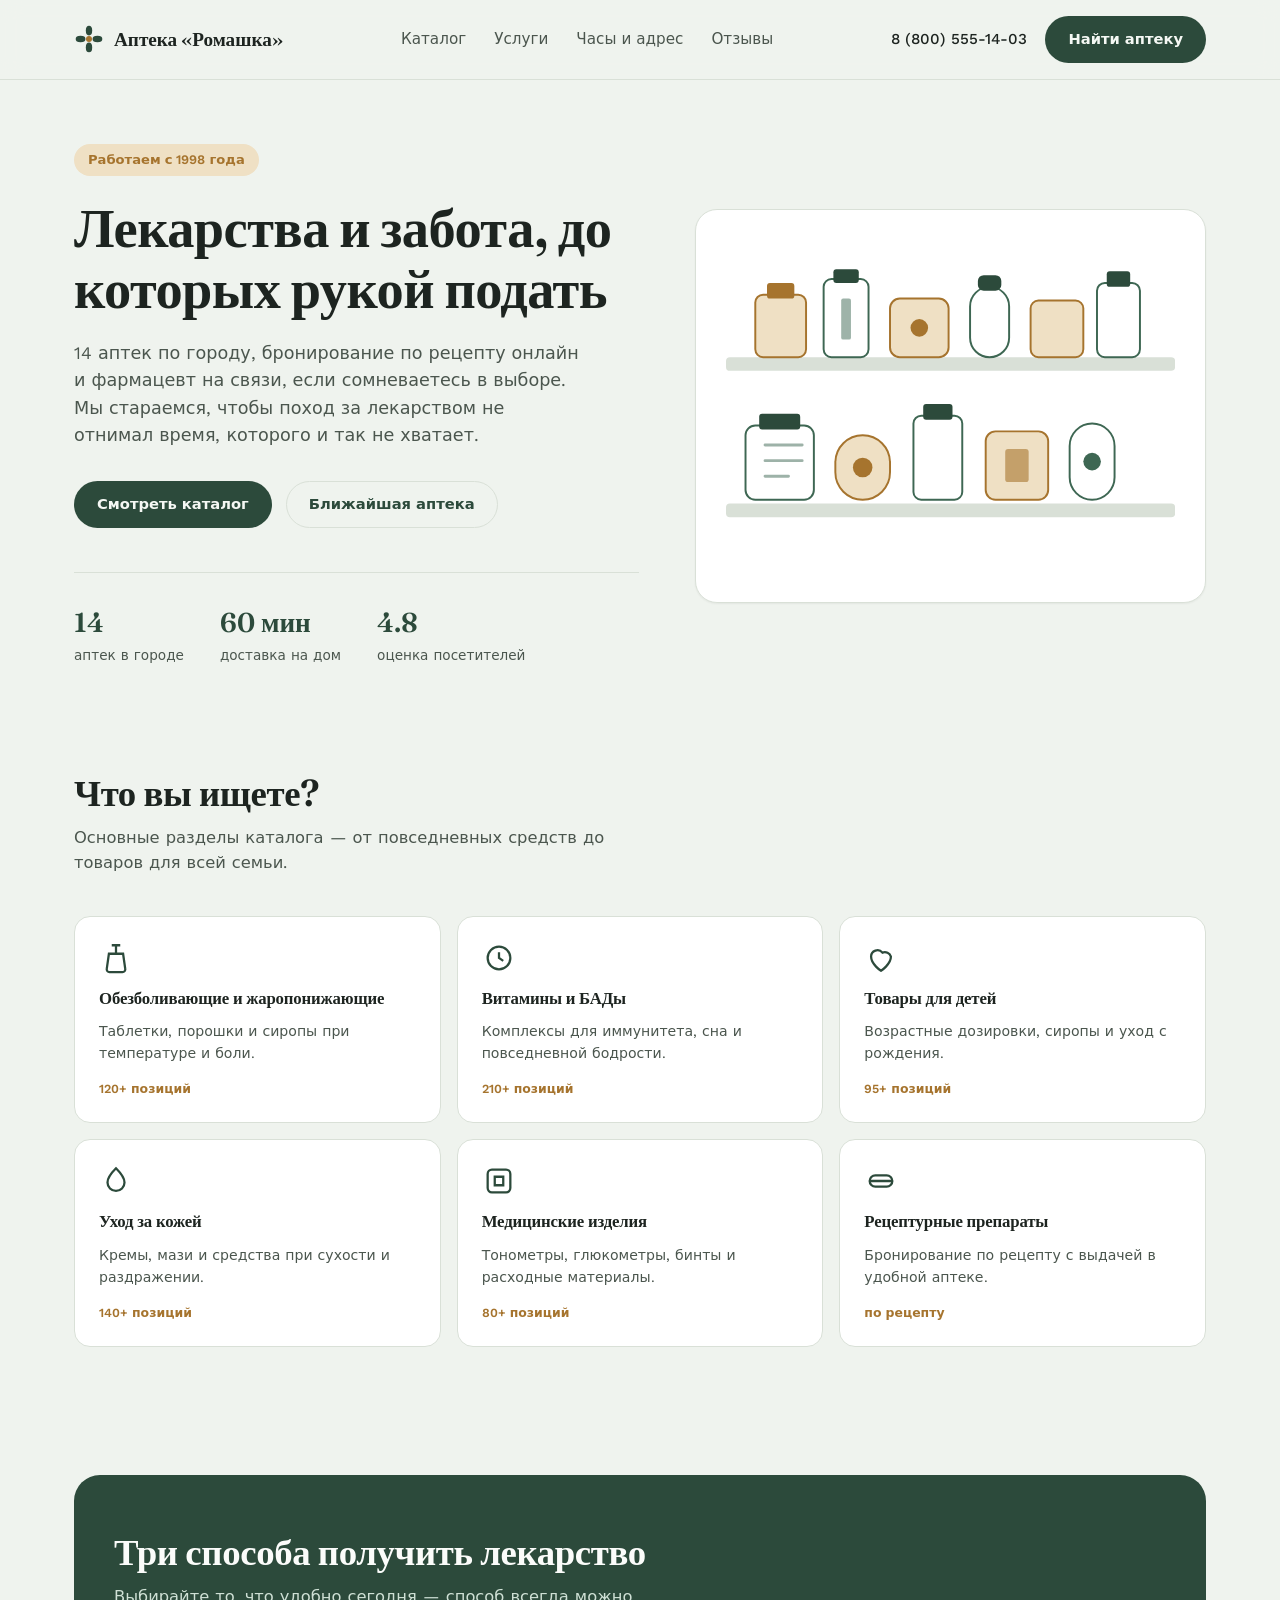
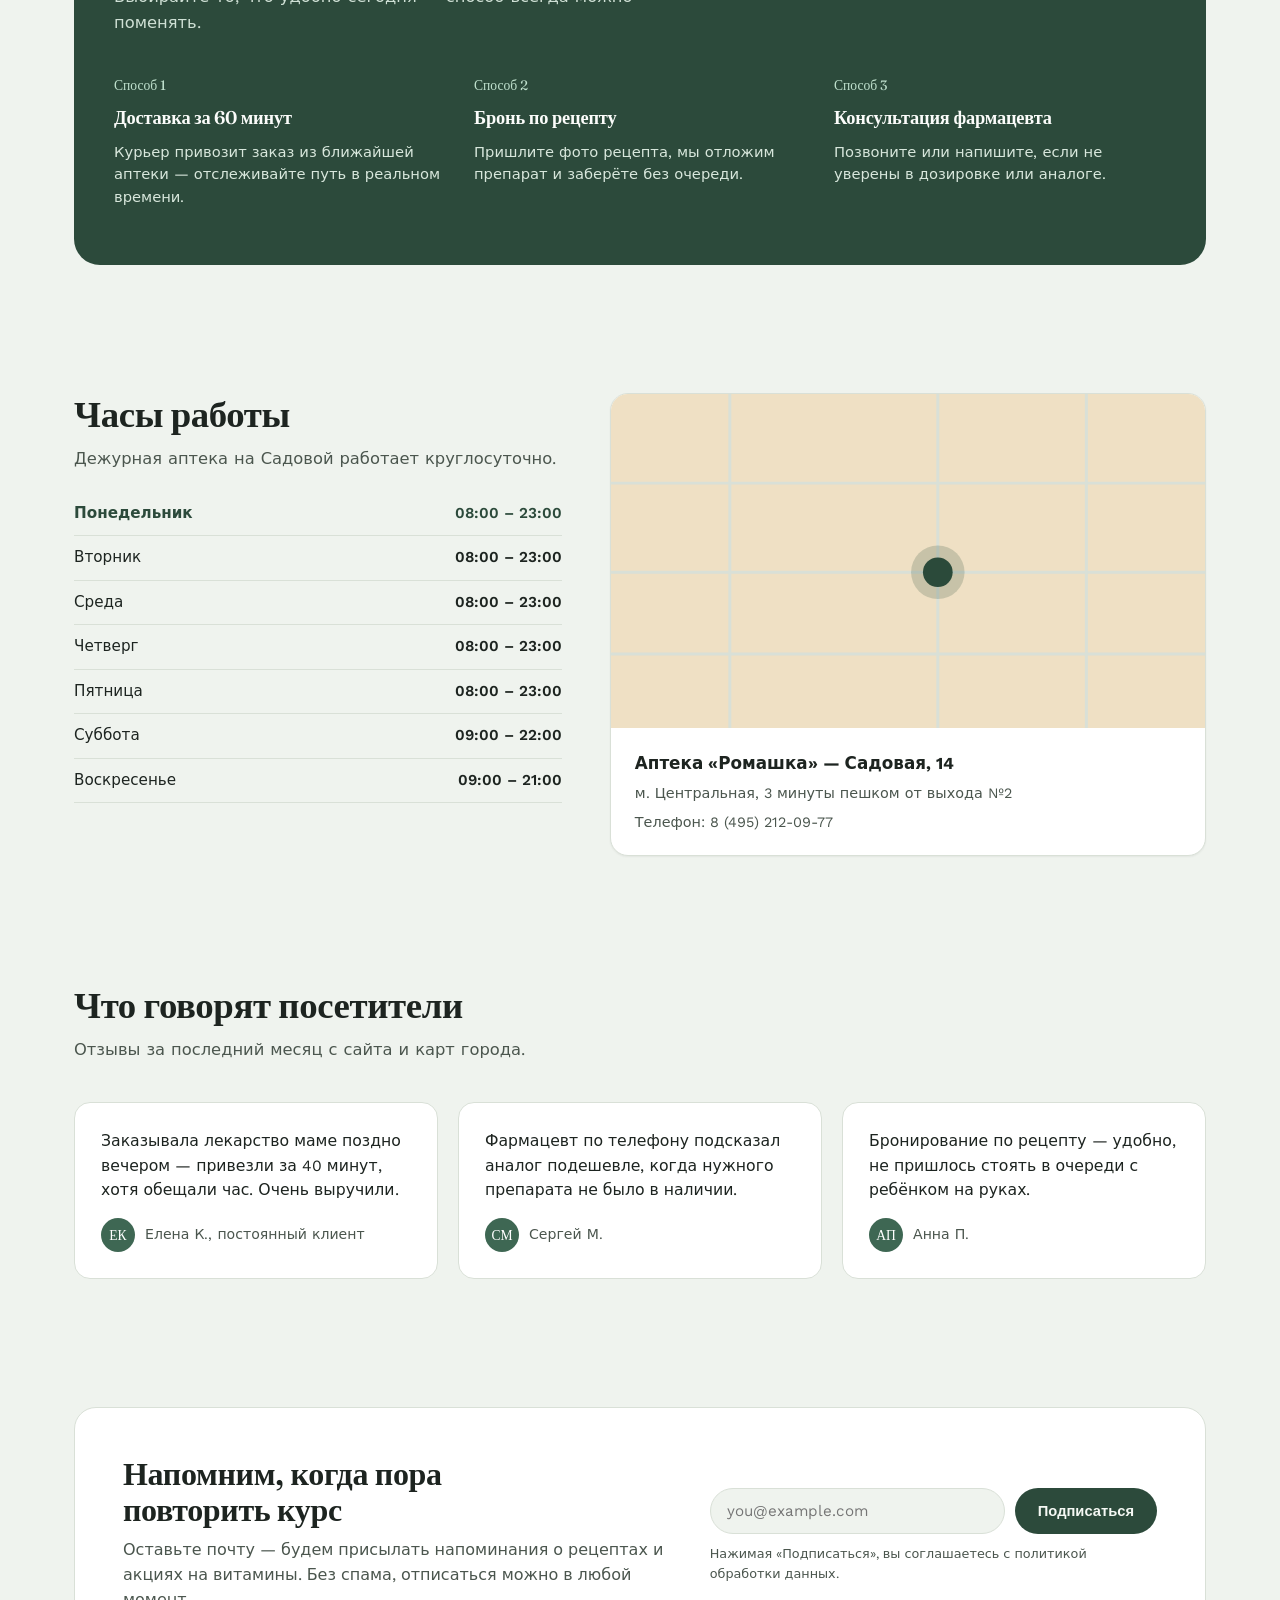
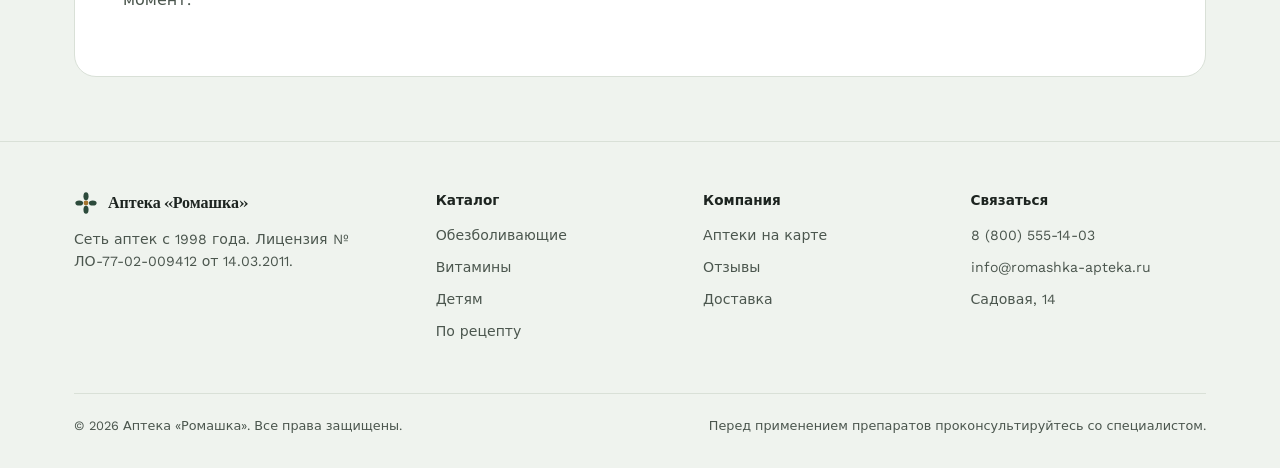
==== index.html @ 437979d0 "01_22.09" ====
<!DOCTYPE html>
<html lang="ru">
<head>
<meta charset="UTF-8">
<meta name="viewport" content="width=device-width, initial-scale=1, viewport-fit=cover">
<title>Аптека «Ромашка» — забота о здоровье рядом с домом</title>
<link rel="preconnect" href="https://fonts.googleapis.com">
<link rel="preconnect" href="https://fonts.gstatic.com" crossorigin>
<link href="https://fonts.googleapis.com/css2?family=Fraunces:opsz,wght@9..144,400;9..144,500;9..144,600;9..144,700&family=Work+Sans:wght@400;500;600;700&display=swap" rel="stylesheet">
<style>
  :root {
    --bg: #EFF3EE;
    --bg-raised: #FFFFFF;
    --ink: #1D2420;
    --ink-soft: #4B564E;
    --line: #D9E0D7;
    --green-deep: #2C4A3B;
    --green-mid: #3E6753;
    --amber: #A6742E;
    --amber-soft: #EFE0C4;
    --card-shadow: 0 1px 2px rgba(29,36,32,0.06);
    box-sizing: border-box;
    padding-top: env(safe-area-inset-top, 0px);
    padding-bottom: env(safe-area-inset-bottom, 0px);
  }
  :root:not([data-theme="light"]) {
    @media (prefers-color-scheme: dark) {
      --bg: #121812;
      --bg-raised: #1A2118;
      --ink: #EAEFE8;
      --ink-soft: #AAB6A9;
      --line: #2B342A;
      --green-deep: #7CAF93;
      --green-mid: #5C8E71;
      --amber: #D8AE5E;
      --amber-soft: #2A2618;
      --card-shadow: 0 1px 2px rgba(0,0,0,0.3);
    }
  }
  :root[data-theme="dark"] {
    --bg: #121812;
    --bg-raised: #1A2118;
    --ink: #EAEFE8;
    --ink-soft: #AAB6A9;
    --line: #2B342A;
    --green-deep: #7CAF93;
    --green-mid: #5C8E71;
    --amber: #D8AE5E;
    --amber-soft: #2A2618;
    --card-shadow: 0 1px 2px rgba(0,0,0,0.3);
  }
  html { scroll-padding-top: env(safe-area-inset-top, 0px); scroll-behavior: smooth; }
  * { box-sizing: border-box; }
  body {
    margin: 0;
    background: var(--bg);
    color: var(--ink);
    font-family: 'Work Sans', system-ui, sans-serif;
    line-height: 1.55;
    -webkit-font-smoothing: antialiased;
  }
  img, svg { max-width: 100%; display: block; }
  a { color: inherit; }
  h1, h2, h3 {
    font-family: 'Fraunces', Georgia, serif;
    font-weight: 600;
    line-height: 1.12;
    margin: 0;
    letter-spacing: -0.01em;
  }
  .wrap { max-width: 1180px; margin: 0 auto; padding: 0 24px; }
  .scrollx { overflow-x: auto; }

  /* ---------- Header ---------- */
  header.site {
    position: sticky; top: env(safe-area-inset-top, 0px); z-index: 40;
    background: color-mix(in srgb, var(--bg) 88%, transparent);
    backdrop-filter: blur(10px);
    border-bottom: 1px solid var(--line);
  }
  .nav-row {
    display: flex; align-items: center; justify-content: space-between;
    padding: 16px 24px; gap: 20px;
  }
  .brand { display: flex; align-items: center; gap: 10px; font-family: 'Fraunces', serif; font-weight: 600; font-size: 1.2rem; }
  .brand svg { width: 30px; height: 30px; flex-shrink: 0; }
  nav.links { display: flex; gap: 28px; font-size: 0.95rem; }
  nav.links a { text-decoration: none; color: var(--ink-soft); transition: color .15s ease; }
  nav.links a:hover { color: var(--green-deep); }
  .nav-cta { display: flex; align-items: center; gap: 18px; }
  .phone { font-size: 0.95rem; font-weight: 500; white-space: nowrap; }
  .btn {
    display: inline-flex; align-items: center; justify-content: center; gap: 8px;
    padding: 11px 22px; border-radius: 999px; font-size: 0.92rem; font-weight: 600;
    border: 1px solid transparent; cursor: pointer; text-decoration: none;
    transition: transform .15s ease, background .15s ease, box-shadow .15s ease;
  }
  .btn:active { transform: scale(0.97); }
  .btn-primary { background: var(--green-deep); color: #F5F8F4; }
  .btn-primary:hover { background: var(--green-mid); }
  .btn-outline { background: transparent; color: var(--green-deep); border-color: var(--line); }
  .btn-outline:hover { border-color: var(--green-deep); }
  .btn:focus-visible, a:focus-visible, input:focus-visible, button:focus-visible {
    outline: 2px solid var(--green-mid); outline-offset: 2px;
  }
  .menu-toggle { display: none; background: none; border: none; color: var(--ink); }

  /* ---------- Hero ---------- */
  .hero { padding: 64px 0 40px; }
  .hero-grid { display: grid; grid-template-columns: 1.05fr 0.95fr; gap: 56px; align-items: center; }
  .eyebrow-badge {
    display: inline-flex; align-items: center; gap: 8px;
    background: var(--amber-soft); color: var(--amber);
    padding: 6px 14px; border-radius: 999px; font-size: 0.82rem; font-weight: 600;
    margin-bottom: 22px;
  }
  .hero h1 { font-size: clamp(2.3rem, 4.4vw, 3.4rem); max-width: 15ch; }
  .hero p.lead { margin-top: 20px; font-size: 1.1rem; color: var(--ink-soft); max-width: 46ch; }
  .hero-actions { display: flex; gap: 14px; margin-top: 32px; flex-wrap: wrap; }
  .hero-stats { display: flex; gap: 36px; margin-top: 44px; padding-top: 28px; border-top: 1px solid var(--line); }
  .stat b { font-family: 'Fraunces', serif; font-size: 1.7rem; display: block; color: var(--green-deep); font-weight: 600; }
  .stat span { font-size: 0.85rem; color: var(--ink-soft); }

  .shelf-frame {
    background: var(--bg-raised); border: 1px solid var(--line); border-radius: 22px;
    padding: 30px; box-shadow: var(--card-shadow);
  }
  @media (prefers-reduced-motion: no-preference) {
    .shelf-frame { animation: rise .7s cubic-bezier(.2,.7,.3,1) both; }
  }
  @keyframes rise { from { opacity: 0; transform: translateY(14px); } to { opacity: 1; transform: translateY(0); } }

  /* ---------- Section shell ---------- */
  section { padding: 64px 0; }
  .section-head { max-width: 60ch; margin-bottom: 40px; }
  .section-head h2 { font-size: clamp(1.7rem, 3vw, 2.3rem); }
  .section-head p { color: var(--ink-soft); margin-top: 12px; font-size: 1.02rem; }

  /* ---------- Categories ---------- */
  .cat-grid { display: grid; grid-template-columns: repeat(3, 1fr); gap: 16px; }
  .cat-card {
    background: var(--bg-raised); border: 1px solid var(--line); border-radius: 16px;
    padding: 24px; display: flex; flex-direction: column; gap: 14px;
    transition: border-color .15s ease;
  }
  .cat-card:hover { border-color: var(--green-mid); }
  .cat-card svg { width: 34px; height: 34px; color: var(--green-deep); }
  .cat-card h3 { font-size: 1.05rem; font-weight: 600; }
  .cat-card p { margin: 0; font-size: 0.88rem; color: var(--ink-soft); }
  .cat-count { font-size: 0.78rem; color: var(--amber); font-weight: 600; }

  /* ---------- Services ---------- */
  .services { background: var(--green-deep); color: #F2F6F1; border-radius: 26px; }
  .services .section-head p { color: #CFE0D5; }
  .services .section-head h2 { color: #FBFCFA; }
  .svc-grid { display: grid; grid-template-columns: repeat(3, 1fr); gap: 28px; }
  .svc-item { display: flex; flex-direction: column; gap: 12px; }
  .svc-num { font-family: 'Fraunces', serif; font-size: 0.85rem; color: #BFE0CD; }
  .svc-item h3 { font-size: 1.15rem; font-weight: 600; color: #FBFCFA; }
  .svc-item p { margin: 0; font-size: 0.92rem; color: #D8E7DC; }
  .services-inner { padding: 56px 40px; }

  /* ---------- Hours & location ---------- */
  .hl-grid { display: grid; grid-template-columns: 0.9fr 1.1fr; gap: 48px; align-items: start; }
  .hours-table { width: 100%; border-collapse: collapse; margin-top: 20px; }
  .hours-table td { padding: 10px 0; border-bottom: 1px solid var(--line); font-size: 0.95rem; }
  .hours-table td:last-child { text-align: right; font-weight: 600; }
  .hours-table tr.today td { color: var(--green-deep); font-weight: 600; }
  .map-card {
    background: var(--bg-raised); border: 1px solid var(--line); border-radius: 18px; overflow: hidden;
    box-shadow: var(--card-shadow);
  }
  .map-visual { aspect-ratio: 16/9; position: relative; background: var(--amber-soft); }
  .map-info { padding: 22px 24px; display: flex; flex-direction: column; gap: 6px; }
  .map-info b { font-size: 1.05rem; }
  .map-info span { color: var(--ink-soft); font-size: 0.9rem; }

  /* ---------- Testimonials ---------- */
  .quote-strip { display: grid; grid-template-columns: repeat(3, 1fr); gap: 20px; }
  .quote-card { background: var(--bg-raised); border: 1px solid var(--line); border-radius: 16px; padding: 26px; }
  .quote-card p { font-size: 0.98rem; margin: 0 0 16px; }
  .quote-who { display: flex; align-items: center; gap: 10px; font-size: 0.88rem; color: var(--ink-soft); }
  .avatar { width: 34px; height: 34px; border-radius: 50%; background: var(--green-mid); color: #fff; display: flex; align-items: center; justify-content: center; font-family: 'Fraunces', serif; font-size: 0.85rem; flex-shrink: 0; }

  /* ---------- Newsletter ---------- */
  .subscribe { border: 1px solid var(--line); border-radius: 22px; padding: 48px; display: grid; grid-template-columns: 1.1fr 0.9fr; gap: 40px; align-items: center; background: var(--bg-raised); }
  .subscribe h2 { font-size: clamp(1.5rem, 2.6vw, 2rem); max-width: 18ch; }
  .sub-form { display: flex; gap: 10px; flex-wrap: wrap; }
  .sub-form input[type="email"] {
    flex: 1; min-width: 200px; padding: 13px 16px; border-radius: 999px; border: 1px solid var(--line);
    background: var(--bg); color: var(--ink); font-family: inherit; font-size: 0.95rem;
  }
  .sub-note { font-size: 0.8rem; color: var(--ink-soft); margin-top: 10px; }
  .sub-success { display: none; color: var(--green-deep); font-weight: 600; font-size: 0.92rem; margin-top: 10px; }

  /* ---------- Footer ---------- */
  footer { border-top: 1px solid var(--line); padding: 48px 0 calc(32px + env(safe-area-inset-bottom, 0px)); }
  .foot-grid { display: grid; grid-template-columns: 1.4fr 1fr 1fr 1fr; gap: 32px; }
  .foot-brand { display: flex; align-items: center; gap: 10px; font-family: 'Fraunces', serif; font-weight: 600; margin-bottom: 12px; }
  .foot-brand svg { width: 24px; height: 24px; }
  footer p.desc { color: var(--ink-soft); font-size: 0.88rem; max-width: 32ch; }
  .foot-col h4 { font-size: 0.85rem; text-transform: none; margin: 0 0 14px; font-weight: 600; }
  .foot-col a { display: block; color: var(--ink-soft); text-decoration: none; font-size: 0.88rem; margin-bottom: 10px; }
  .foot-col a:hover { color: var(--green-deep); }
  .foot-bottom { margin-top: 40px; padding-top: 22px; border-top: 1px solid var(--line); display: flex; justify-content: space-between; flex-wrap: wrap; gap: 12px; font-size: 0.8rem; color: var(--ink-soft); }

  /* ---------- Responsive ---------- */
  @media (max-width: 900px) {
    nav.links, .phone { display: none; }
    .menu-toggle { display: inline-flex; }
    .hero-grid { grid-template-columns: 1fr; gap: 36px; }
    .cat-grid { grid-template-columns: repeat(2, 1fr); }
    .svc-grid { grid-template-columns: 1fr; gap: 26px; }
    .hl-grid { grid-template-columns: 1fr; }
    .quote-strip { grid-template-columns: 1fr; }
    .subscribe { grid-template-columns: 1fr; padding: 32px; }
    .foot-grid { grid-template-columns: 1fr 1fr; }
    .services-inner { padding: 40px 24px; }
  }
  @media (max-width: 560px) {
    .cat-grid { grid-template-columns: 1fr; }
    .hero-stats { gap: 22px; flex-wrap: wrap; }
    .foot-grid { grid-template-columns: 1fr; }
  }
</style>
</head>
<body>

<header class="site">
  <div class="wrap nav-row">
    <div class="brand">
      <svg viewBox="0 0 32 32" fill="none" xmlns="http://www.w3.org/2000/svg">
        <circle cx="16" cy="16" r="3.2" fill="var(--amber)"/>
        <g fill="var(--green-deep)">
          <ellipse cx="16" cy="7" rx="3.4" ry="5.2"/>
          <ellipse cx="16" cy="25" rx="3.4" ry="5.2"/>
          <ellipse cx="7" cy="16" rx="5.2" ry="3.4"/>
          <ellipse cx="25" cy="16" rx="5.2" ry="3.4"/>
        </g>
      </svg>
      Аптека «Ромашка»
    </div>
    <nav class="links">
      <a href="#catalog">Каталог</a>
      <a href="#services">Услуги</a>
      <a href="#hours">Часы и адрес</a>
      <a href="#reviews">Отзывы</a>
    </nav>
    <div class="nav-cta">
      <span class="phone">8 (800) 555‑14‑03</span>
      <a href="#hours" class="btn btn-primary">Найти аптеку</a>
    </div>
  </div>
</header>

<main>
  <section class="hero">
    <div class="wrap hero-grid">
      <div>
        <span class="eyebrow-badge">Работаем с 1998 года</span>
        <h1>Лекарства и забота, до которых рукой подать</h1>
        <p class="lead">14 аптек по городу, бронирование по рецепту онлайн и фармацевт на связи, если сомневаетесь в выборе. Мы стараемся, чтобы поход за лекарством не отнимал время, которого и так не хватает.</p>
        <div class="hero-actions">
          <a href="#catalog" class="btn btn-primary">Смотреть каталог</a>
          <a href="#hours" class="btn btn-outline">Ближайшая аптека</a>
        </div>
        <div class="hero-stats">
          <div class="stat"><b>14</b><span>аптек в городе</span></div>
          <div class="stat"><b>60 мин</b><span>доставка на дом</span></div>
          <div class="stat"><b>4.8</b><span>оценка посетителей</span></div>
        </div>
      </div>
      <div class="shelf-frame">
        <svg viewBox="0 0 460 340" xmlns="http://www.w3.org/2000/svg" role="img" aria-label="Иллюстрация полки с аптечными баночками">
          <rect x="0" y="270" width="460" height="14" rx="4" fill="var(--line)"/>
          <rect x="0" y="120" width="460" height="14" rx="4" fill="var(--line)"/>
          <!-- top shelf jars -->
          <g>
            <rect x="30" y="56" width="52" height="64" rx="8" fill="var(--amber-soft)" stroke="var(--amber)" stroke-width="2"/>
            <rect x="42" y="44" width="28" height="16" rx="3" fill="var(--amber)"/>
            <rect x="100" y="40" width="46" height="80" rx="8" fill="var(--bg-raised)" stroke="var(--green-mid)" stroke-width="2"/>
            <rect x="110" y="30" width="26" height="14" rx="3" fill="var(--green-deep)"/>
            <rect x="118" y="60" width="10" height="42" rx="2" fill="var(--green-mid)" opacity="0.5"/>
            <rect x="168" y="60" width="60" height="60" rx="10" fill="var(--amber-soft)" stroke="var(--amber)" stroke-width="2"/>
            <circle cx="198" cy="90" r="9" fill="var(--amber)"/>
            <rect x="250" y="48" width="40" height="72" rx="20" fill="var(--bg-raised)" stroke="var(--green-mid)" stroke-width="2"/>
            <rect x="258" y="36" width="24" height="16" rx="6" fill="var(--green-deep)"/>
            <rect x="312" y="62" width="54" height="58" rx="8" fill="var(--amber-soft)" stroke="var(--amber)" stroke-width="2"/>
            <rect x="380" y="44" width="44" height="76" rx="8" fill="var(--bg-raised)" stroke="var(--green-mid)" stroke-width="2"/>
            <rect x="390" y="32" width="24" height="16" rx="3" fill="var(--green-deep)"/>
          </g>
          <!-- bottom shelf jars -->
          <g>
            <rect x="20" y="190" width="70" height="76" rx="10" fill="var(--bg-raised)" stroke="var(--green-mid)" stroke-width="2"/>
            <rect x="34" y="178" width="42" height="16" rx="3" fill="var(--green-deep)"/>
            <path d="M40 210 h38 M40 226 h38 M40 242 h24" stroke="var(--green-mid)" stroke-width="3" stroke-linecap="round" opacity="0.5"/>
            <rect x="112" y="200" width="56" height="66" rx="28" fill="var(--amber-soft)" stroke="var(--amber)" stroke-width="2"/>
            <circle cx="140" cy="233" r="10" fill="var(--amber)"/>
            <rect x="192" y="180" width="50" height="86" rx="8" fill="var(--bg-raised)" stroke="var(--green-mid)" stroke-width="2"/>
            <rect x="202" y="168" width="30" height="16" rx="3" fill="var(--green-deep)"/>
            <rect x="266" y="196" width="64" height="70" rx="10" fill="var(--amber-soft)" stroke="var(--amber)" stroke-width="2"/>
            <rect x="286" y="214" width="24" height="34" rx="3" fill="var(--amber)" opacity="0.6"/>
            <rect x="352" y="188" width="46" height="78" rx="23" fill="var(--bg-raised)" stroke="var(--green-mid)" stroke-width="2"/>
            <circle cx="375" cy="227" r="9" fill="var(--green-mid)"/>
          </g>
        </svg>
      </div>
    </div>
  </section>

  <section id="catalog">
    <div class="wrap">
      <div class="section-head">
        <h2>Что вы ищете?</h2>
        <p>Основные разделы каталога — от повседневных средств до товаров для всей семьи.</p>
      </div>
      <div class="cat-grid">
        <div class="cat-card">
          <svg viewBox="0 0 24 24" fill="none" stroke="currentColor" stroke-width="1.6"><path d="M9 3h6M12 3v6M7 9h10l1.5 10.5a2 2 0 0 1-2 2.5H7.5a2 2 0 0 1-2-2.5L7 9Z"/></svg>
          <h3>Обезболивающие и жаропонижающие</h3>
          <p>Таблетки, порошки и сиропы при температуре и боли.</p>
          <span class="cat-count">120+ позиций</span>
        </div>
        <div class="cat-card">
          <svg viewBox="0 0 24 24" fill="none" stroke="currentColor" stroke-width="1.6"><circle cx="12" cy="12" r="8"/><path d="M12 8v4l3 2"/></svg>
          <h3>Витамины и БАДы</h3>
          <p>Комплексы для иммунитета, сна и повседневной бодрости.</p>
          <span class="cat-count">210+ позиций</span>
        </div>
        <div class="cat-card">
          <svg viewBox="0 0 24 24" fill="none" stroke="currentColor" stroke-width="1.6"><path d="M12 21s-7-4.5-7-10a4.5 4.5 0 0 1 8-2.8A4.5 4.5 0 0 1 19 11c0 5.5-7 10-7 10Z"/></svg>
          <h3>Товары для детей</h3>
          <p>Возрастные дозировки, сиропы и уход с рождения.</p>
          <span class="cat-count">95+ позиций</span>
        </div>
        <div class="cat-card">
          <svg viewBox="0 0 24 24" fill="none" stroke="currentColor" stroke-width="1.6"><path d="M12 3c3 3 6 6.5 6 10a6 6 0 0 1-12 0c0-3.5 3-7 6-10Z"/></svg>
          <h3>Уход за кожей</h3>
          <p>Кремы, мази и средства при сухости и раздражении.</p>
          <span class="cat-count">140+ позиций</span>
        </div>
        <div class="cat-card">
          <svg viewBox="0 0 24 24" fill="none" stroke="currentColor" stroke-width="1.6"><rect x="4" y="4" width="16" height="16" rx="3"/><path d="M9 9h6v6H9z"/></svg>
          <h3>Медицинские изделия</h3>
          <p>Тонометры, глюкометры, бинты и расходные материалы.</p>
          <span class="cat-count">80+ позиций</span>
        </div>
        <div class="cat-card">
          <svg viewBox="0 0 24 24" fill="none" stroke="currentColor" stroke-width="1.6"><path d="M4 12h16M4 12a4 4 0 0 1 4-4h8a4 4 0 0 1 4 4M4 12a4 4 0 0 0 4 4h8a4 4 0 0 0 4-4"/></svg>
          <h3>Рецептурные препараты</h3>
          <p>Бронирование по рецепту с выдачей в удобной аптеке.</p>
          <span class="cat-count">по рецепту</span>
        </div>
      </div>
    </div>
  </section>

  <section id="services">
    <div class="wrap">
      <div class="services">
        <div class="services-inner">
          <div class="section-head">
            <h2>Три способа получить лекарство</h2>
            <p>Выбирайте то, что удобно сегодня — способ всегда можно поменять.</p>
          </div>
          <div class="svc-grid">
            <div class="svc-item">
              <span class="svc-num">Способ 1</span>
              <h3>Доставка за 60 минут</h3>
              <p>Курьер привозит заказ из ближайшей аптеки — отслеживайте путь в реальном времени.</p>
            </div>
            <div class="svc-item">
              <span class="svc-num">Способ 2</span>
              <h3>Бронь по рецепту</h3>
              <p>Пришлите фото рецепта, мы отложим препарат и заберёте без очереди.</p>
            </div>
            <div class="svc-item">
              <span class="svc-num">Способ 3</span>
              <h3>Консультация фармацевта</h3>
              <p>Позвоните или напишите, если не уверены в дозировке или аналоге.</p>
            </div>
          </div>
        </div>
      </div>
    </div>
  </section>

  <section id="hours">
    <div class="wrap hl-grid">
      <div>
        <div class="section-head" style="margin-bottom:0;">
          <h2>Часы работы</h2>
          <p>Дежурная аптека на Садовой работает круглосуточно.</p>
        </div>
        <table class="hours-table">
          <tr class="today"><td>Понедельник</td><td>08:00 – 23:00</td></tr>
          <tr><td>Вторник</td><td>08:00 – 23:00</td></tr>
          <tr><td>Среда</td><td>08:00 – 23:00</td></tr>
          <tr><td>Четверг</td><td>08:00 – 23:00</td></tr>
          <tr><td>Пятница</td><td>08:00 – 23:00</td></tr>
          <tr><td>Суббота</td><td>09:00 – 22:00</td></tr>
          <tr><td>Воскресенье</td><td>09:00 – 21:00</td></tr>
        </table>
      </div>
      <div class="map-card">
        <div class="map-visual">
          <svg viewBox="0 0 400 225" width="100%" height="100%" xmlns="http://www.w3.org/2000/svg">
            <rect width="400" height="225" fill="var(--amber-soft)"/>
            <path d="M0 60 H400 M0 120 H400 M0 175 H400" stroke="var(--line)" stroke-width="2"/>
            <path d="M80 0 V225 M220 0 V225 M320 0 V225" stroke="var(--line)" stroke-width="2"/>
            <circle cx="220" cy="120" r="10" fill="var(--green-deep)"/>
            <circle cx="220" cy="120" r="18" fill="var(--green-deep)" opacity="0.2"/>
          </svg>
        </div>
        <div class="map-info">
          <b>Аптека «Ромашка» — Садовая, 14</b>
          <span>м. Центральная, 3 минуты пешком от выхода №2</span>
          <span>Телефон: 8 (495) 212‑09‑77</span>
        </div>
      </div>
    </div>
  </section>

  <section id="reviews">
    <div class="wrap">
      <div class="section-head">
        <h2>Что говорят посетители</h2>
        <p>Отзывы за последний месяц с сайта и карт города.</p>
      </div>
      <div class="quote-strip">
        <div class="quote-card">
          <p>Заказывала лекарство маме поздно вечером — привезли за 40 минут, хотя обещали час. Очень выручили.</p>
          <div class="quote-who"><span class="avatar">ЕК</span> Елена К., постоянный клиент</div>
        </div>
        <div class="quote-card">
          <p>Фармацевт по телефону подсказал аналог подешевле, когда нужного препарата не было в наличии.</p>
          <div class="quote-who"><span class="avatar">СМ</span> Сергей М.</div>
        </div>
        <div class="quote-card">
          <p>Бронирование по рецепту — удобно, не пришлось стоять в очереди с ребёнком на руках.</p>
          <div class="quote-who"><span class="avatar">АП</span> Анна П.</div>
        </div>
      </div>
    </div>
  </section>

  <section>
    <div class="wrap">
      <div class="subscribe">
        <div>
          <h2>Напомним, когда пора повторить курс</h2>
          <p style="color:var(--ink-soft); margin-top:10px;">Оставьте почту — будем присылать напоминания о рецептах и акциях на витамины. Без спама, отписаться можно в любой момент.</p>
        </div>
        <div>
          <form class="sub-form" id="subForm">
            <input type="email" required placeholder="you@example.com" aria-label="Электронная почта">
            <button type="submit" class="btn btn-primary">Подписаться</button>
          </form>
          <p class="sub-note">Нажимая «Подписаться», вы соглашаетесь с политикой обработки данных.</p>
          <p class="sub-success" id="subSuccess">Готово — проверьте почту для подтверждения.</p>
        </div>
      </div>
    </div>
  </section>
</main>

<footer>
  <div class="wrap">
    <div class="foot-grid">
      <div>
        <div class="foot-brand">
          <svg viewBox="0 0 32 32" fill="none" xmlns="http://www.w3.org/2000/svg">
            <circle cx="16" cy="16" r="3.2" fill="var(--amber)"/>
            <g fill="var(--green-deep)">
              <ellipse cx="16" cy="7" rx="3.4" ry="5.2"/>
              <ellipse cx="16" cy="25" rx="3.4" ry="5.2"/>
              <ellipse cx="7" cy="16" rx="5.2" ry="3.4"/>
              <ellipse cx="25" cy="16" rx="5.2" ry="3.4"/>
            </g>
          </svg>
          Аптека «Ромашка»
        </div>
        <p class="desc">Сеть аптек с 1998 года. Лицензия № ЛО‑77‑02‑009412 от 14.03.2011.</p>
      </div>
      <div class="foot-col">
        <h4>Каталог</h4>
        <a href="#catalog">Обезболивающие</a>
        <a href="#catalog">Витамины</a>
        <a href="#catalog">Детям</a>
        <a href="#catalog">По рецепту</a>
      </div>
      <div class="foot-col">
        <h4>Компания</h4>
        <a href="#hours">Аптеки на карте</a>
        <a href="#reviews">Отзывы</a>
        <a href="#services">Доставка</a>
      </div>
      <div class="foot-col">
        <h4>Связаться</h4>
        <a href="tel:88005551403">8 (800) 555‑14‑03</a>
        <a href="mailto:info@romashka-apteka.ru">info@romashka-apteka.ru</a>
        <a href="#hours">Садовая, 14</a>
      </div>
    </div>
    <div class="foot-bottom">
      <span>© 2026 Аптека «Ромашка». Все права защищены.</span>
      <span>Перед применением препаратов проконсультируйтесь со специалистом.</span>
    </div>
  </div>
</footer>

<script>
  (function () {
    var form = document.getElementById('subForm');
    var success = document.getElementById('subSuccess');
    if (!form) return;
    form.addEventListener('submit', function (e) {
      e.preventDefault();
      success.style.display = 'block';
      form.reset();
    });
  })();
</script>
</body>
</html>
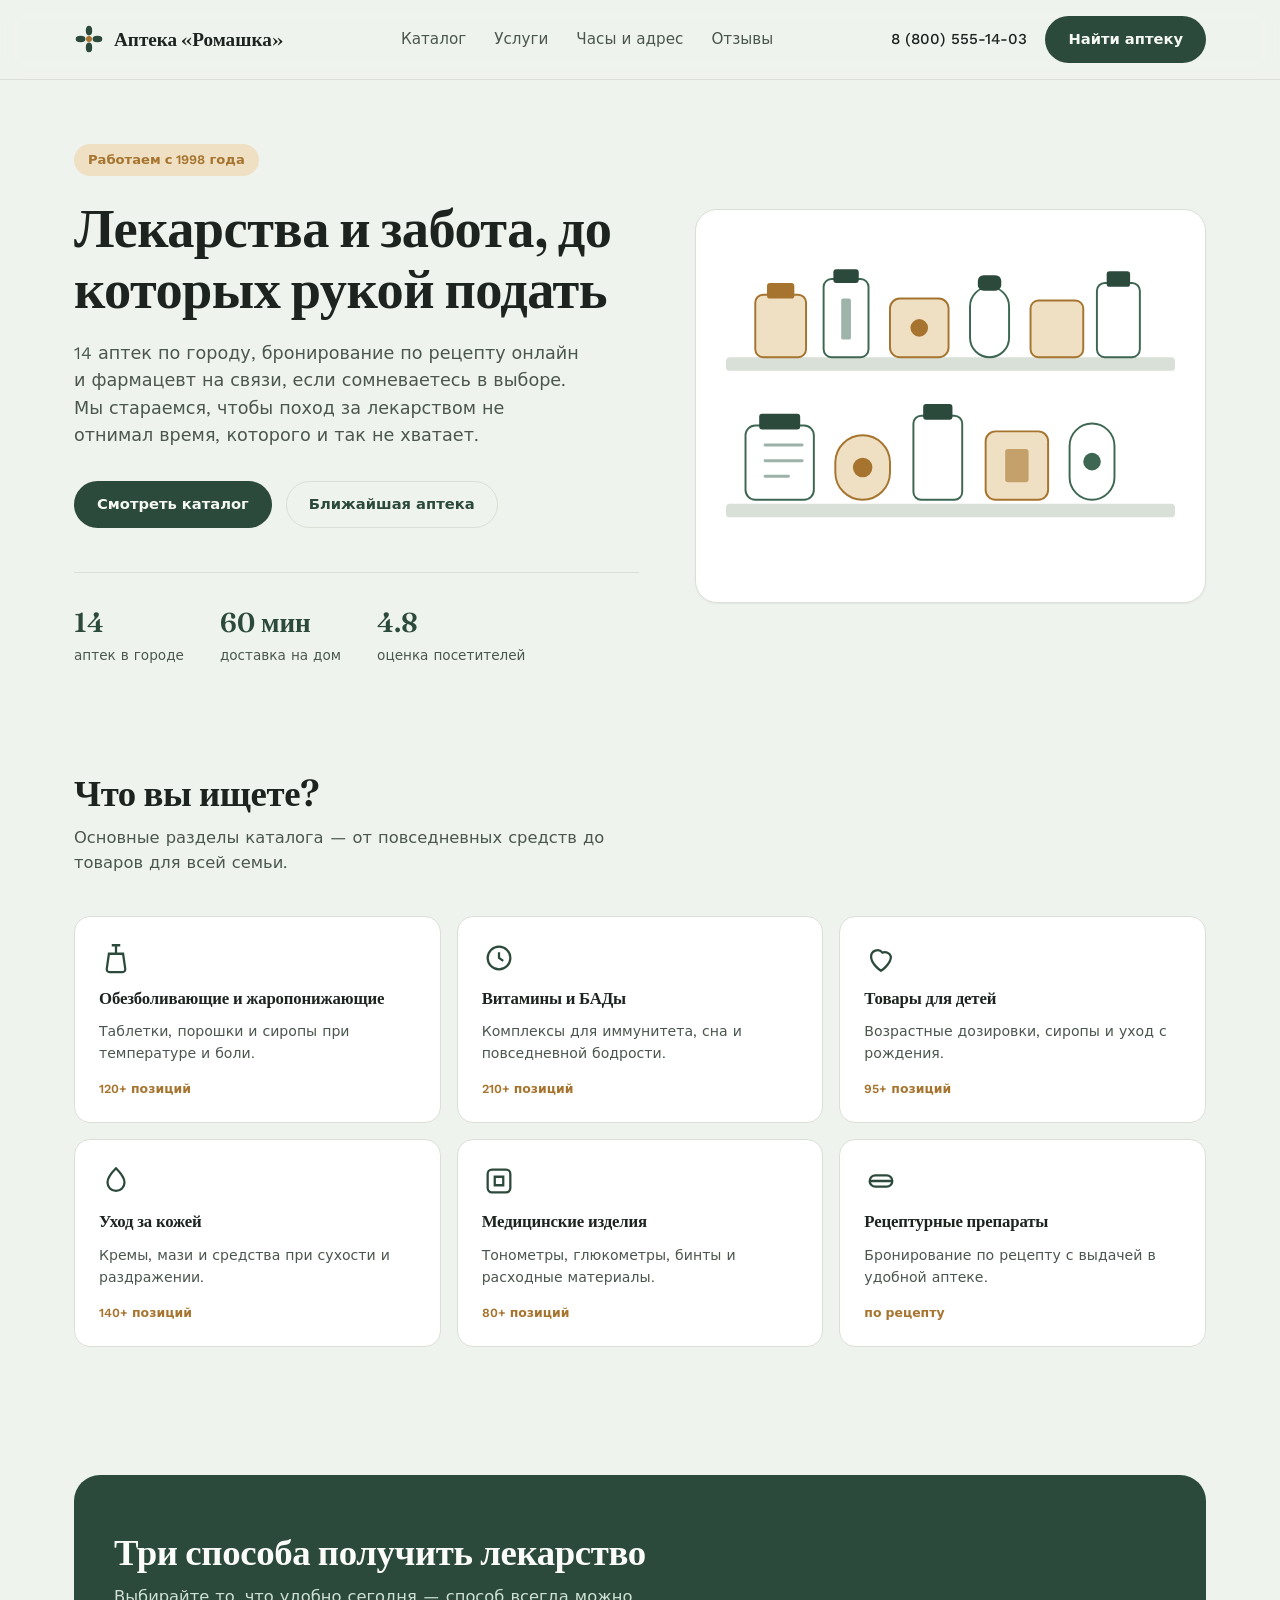
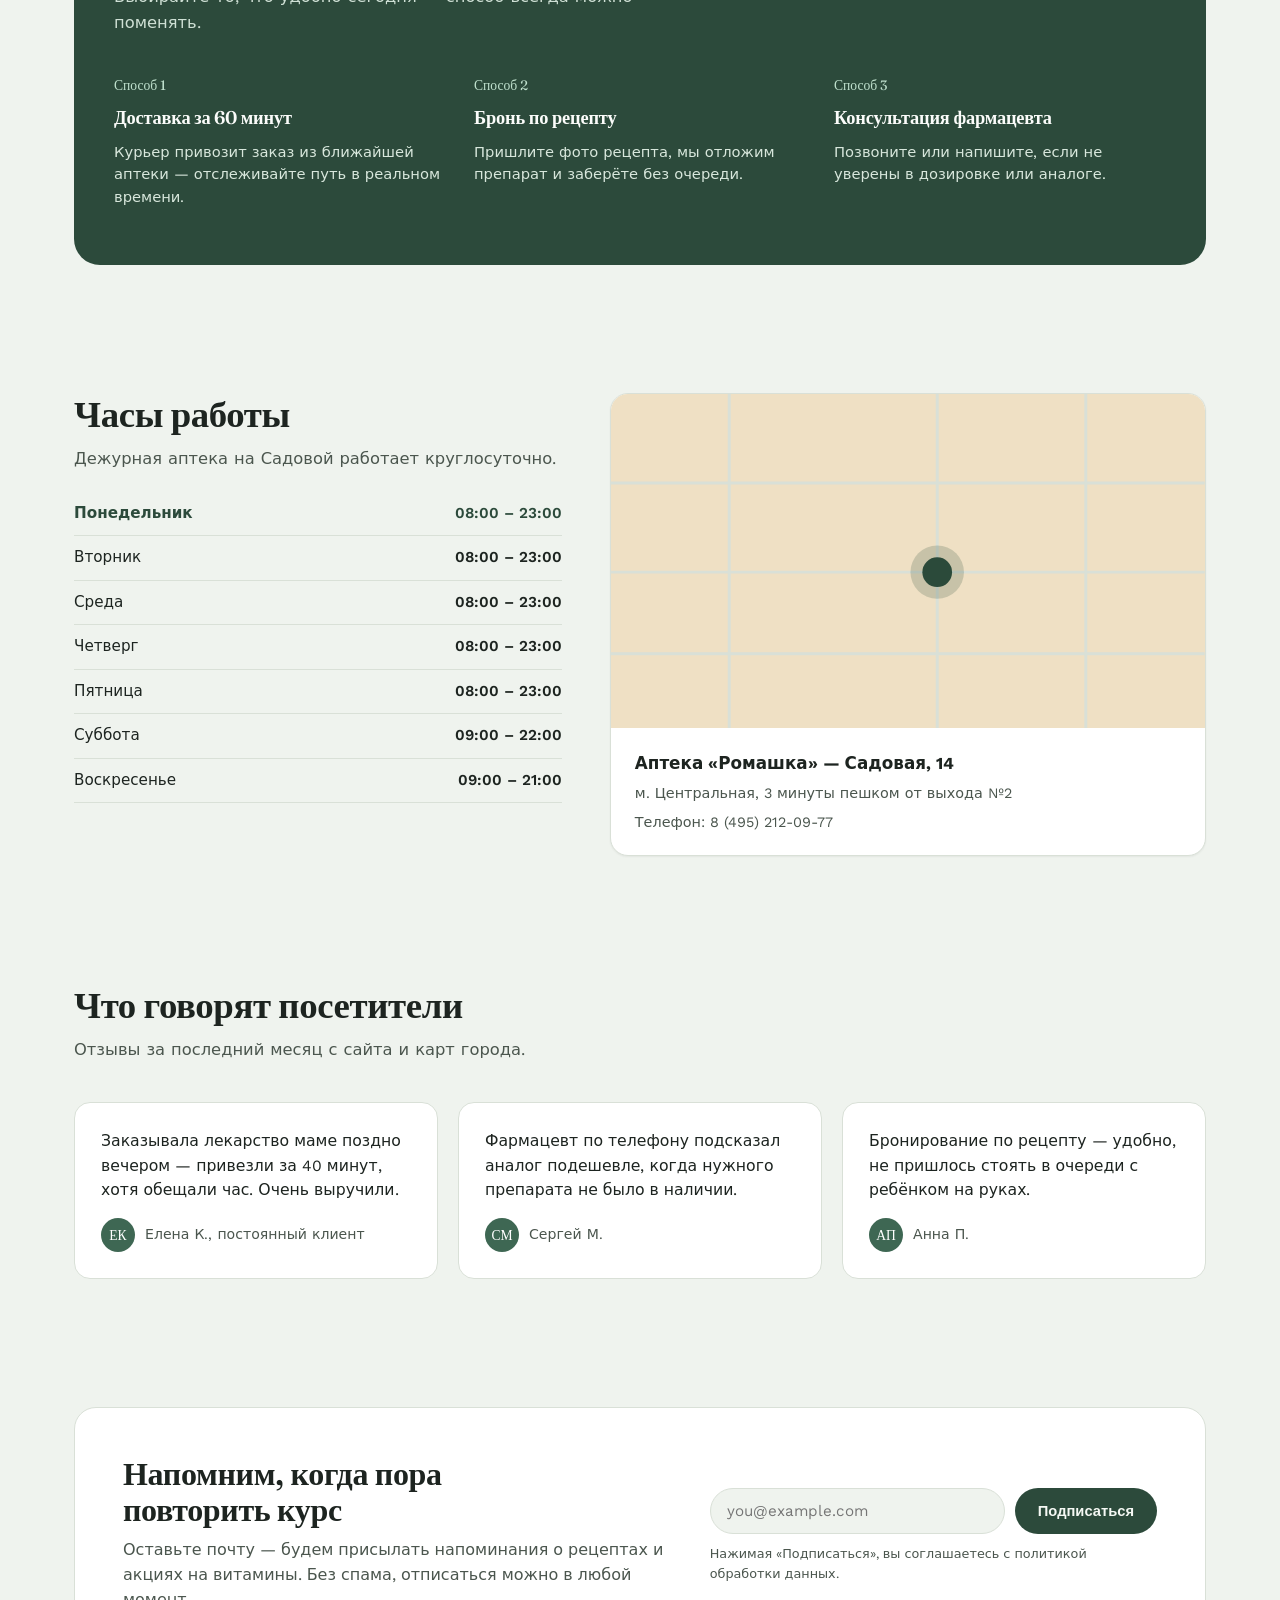
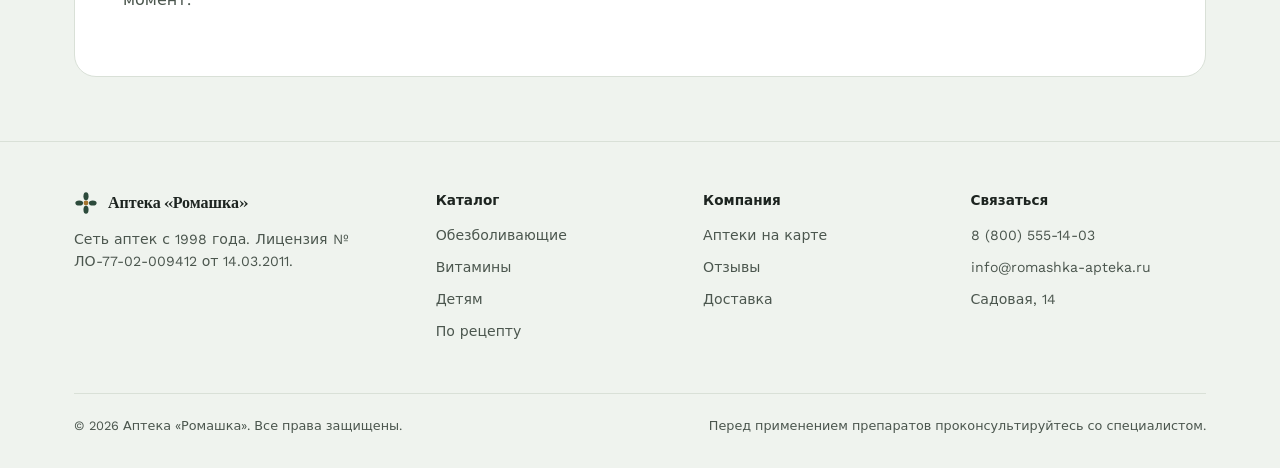
==== commit a0ddb797: "01_23.09" ====
--- a/index.html
+++ b/index.html
@@ -7,237 +7,14 @@
 <link rel="preconnect" href="https://fonts.googleapis.com">
 <link rel="preconnect" href="https://fonts.gstatic.com" crossorigin>
 <link href="https://fonts.googleapis.com/css2?family=Fraunces:opsz,wght@9..144,400;9..144,500;9..144,600;9..144,700&family=Work+Sans:wght@400;500;600;700&display=swap" rel="stylesheet">
-<style>
-  :root {
-    --bg: #EFF3EE;
-    --bg-raised: #FFFFFF;
-    --ink: #1D2420;
-    --ink-soft: #4B564E;
-    --line: #D9E0D7;
-    --green-deep: #2C4A3B;
-    --green-mid: #3E6753;
-    --amber: #A6742E;
-    --amber-soft: #EFE0C4;
-    --card-shadow: 0 1px 2px rgba(29,36,32,0.06);
-    box-sizing: border-box;
-    padding-top: env(safe-area-inset-top, 0px);
-    padding-bottom: env(safe-area-inset-bottom, 0px);
-  }
-  :root:not([data-theme="light"]) {
-    @media (prefers-color-scheme: dark) {
-      --bg: #121812;
-      --bg-raised: #1A2118;
-      --ink: #EAEFE8;
-      --ink-soft: #AAB6A9;
-      --line: #2B342A;
-      --green-deep: #7CAF93;
-      --green-mid: #5C8E71;
-      --amber: #D8AE5E;
-      --amber-soft: #2A2618;
-      --card-shadow: 0 1px 2px rgba(0,0,0,0.3);
-    }
-  }
-  :root[data-theme="dark"] {
-    --bg: #121812;
-    --bg-raised: #1A2118;
-    --ink: #EAEFE8;
-    --ink-soft: #AAB6A9;
-    --line: #2B342A;
-    --green-deep: #7CAF93;
-    --green-mid: #5C8E71;
-    --amber: #D8AE5E;
-    --amber-soft: #2A2618;
-    --card-shadow: 0 1px 2px rgba(0,0,0,0.3);
-  }
-  html { scroll-padding-top: env(safe-area-inset-top, 0px); scroll-behavior: smooth; }
-  * { box-sizing: border-box; }
-  body {
-    margin: 0;
-    background: var(--bg);
-    color: var(--ink);
-    font-family: 'Work Sans', system-ui, sans-serif;
-    line-height: 1.55;
-    -webkit-font-smoothing: antialiased;
-  }
-  img, svg { max-width: 100%; display: block; }
-  a { color: inherit; }
-  h1, h2, h3 {
-    font-family: 'Fraunces', Georgia, serif;
-    font-weight: 600;
-    line-height: 1.12;
-    margin: 0;
-    letter-spacing: -0.01em;
-  }
-  .wrap { max-width: 1180px; margin: 0 auto; padding: 0 24px; }
-  .scrollx { overflow-x: auto; }
-
-  /* ---------- Header ---------- */
-  header.site {
-    position: sticky; top: env(safe-area-inset-top, 0px); z-index: 40;
-    background: color-mix(in srgb, var(--bg) 88%, transparent);
-    backdrop-filter: blur(10px);
-    border-bottom: 1px solid var(--line);
-  }
-  .nav-row {
-    display: flex; align-items: center; justify-content: space-between;
-    padding: 16px 24px; gap: 20px;
-  }
-  .brand { display: flex; align-items: center; gap: 10px; font-family: 'Fraunces', serif; font-weight: 600; font-size: 1.2rem; }
-  .brand svg { width: 30px; height: 30px; flex-shrink: 0; }
-  nav.links { display: flex; gap: 28px; font-size: 0.95rem; }
-  nav.links a { text-decoration: none; color: var(--ink-soft); transition: color .15s ease; }
-  nav.links a:hover { color: var(--green-deep); }
-  .nav-cta { display: flex; align-items: center; gap: 18px; }
-  .phone { font-size: 0.95rem; font-weight: 500; white-space: nowrap; }
-  .btn {
-    display: inline-flex; align-items: center; justify-content: center; gap: 8px;
-    padding: 11px 22px; border-radius: 999px; font-size: 0.92rem; font-weight: 600;
-    border: 1px solid transparent; cursor: pointer; text-decoration: none;
-    transition: transform .15s ease, background .15s ease, box-shadow .15s ease;
-  }
-  .btn:active { transform: scale(0.97); }
-  .btn-primary { background: var(--green-deep); color: #F5F8F4; }
-  .btn-primary:hover { background: var(--green-mid); }
-  .btn-outline { background: transparent; color: var(--green-deep); border-color: var(--line); }
-  .btn-outline:hover { border-color: var(--green-deep); }
-  .btn:focus-visible, a:focus-visible, input:focus-visible, button:focus-visible {
-    outline: 2px solid var(--green-mid); outline-offset: 2px;
-  }
-  .menu-toggle { display: none; background: none; border: none; color: var(--ink); }
-
-  /* ---------- Hero ---------- */
-  .hero { padding: 64px 0 40px; }
-  .hero-grid { display: grid; grid-template-columns: 1.05fr 0.95fr; gap: 56px; align-items: center; }
-  .eyebrow-badge {
-    display: inline-flex; align-items: center; gap: 8px;
-    background: var(--amber-soft); color: var(--amber);
-    padding: 6px 14px; border-radius: 999px; font-size: 0.82rem; font-weight: 600;
-    margin-bottom: 22px;
-  }
-  .hero h1 { font-size: clamp(2.3rem, 4.4vw, 3.4rem); max-width: 15ch; }
-  .hero p.lead { margin-top: 20px; font-size: 1.1rem; color: var(--ink-soft); max-width: 46ch; }
-  .hero-actions { display: flex; gap: 14px; margin-top: 32px; flex-wrap: wrap; }
-  .hero-stats { display: flex; gap: 36px; margin-top: 44px; padding-top: 28px; border-top: 1px solid var(--line); }
-  .stat b { font-family: 'Fraunces', serif; font-size: 1.7rem; display: block; color: var(--green-deep); font-weight: 600; }
-  .stat span { font-size: 0.85rem; color: var(--ink-soft); }
-
-  .shelf-frame {
-    background: var(--bg-raised); border: 1px solid var(--line); border-radius: 22px;
-    padding: 30px; box-shadow: var(--card-shadow);
-  }
-  @media (prefers-reduced-motion: no-preference) {
-    .shelf-frame { animation: rise .7s cubic-bezier(.2,.7,.3,1) both; }
-  }
-  @keyframes rise { from { opacity: 0; transform: translateY(14px); } to { opacity: 1; transform: translateY(0); } }
-
-  /* ---------- Section shell ---------- */
-  section { padding: 64px 0; }
-  .section-head { max-width: 60ch; margin-bottom: 40px; }
-  .section-head h2 { font-size: clamp(1.7rem, 3vw, 2.3rem); }
-  .section-head p { color: var(--ink-soft); margin-top: 12px; font-size: 1.02rem; }
-
-  /* ---------- Categories ---------- */
-  .cat-grid { display: grid; grid-template-columns: repeat(3, 1fr); gap: 16px; }
-  .cat-card {
-    background: var(--bg-raised); border: 1px solid var(--line); border-radius: 16px;
-    padding: 24px; display: flex; flex-direction: column; gap: 14px;
-    transition: border-color .15s ease;
-  }
-  .cat-card:hover { border-color: var(--green-mid); }
-  .cat-card svg { width: 34px; height: 34px; color: var(--green-deep); }
-  .cat-card h3 { font-size: 1.05rem; font-weight: 600; }
-  .cat-card p { margin: 0; font-size: 0.88rem; color: var(--ink-soft); }
-  .cat-count { font-size: 0.78rem; color: var(--amber); font-weight: 600; }
-
-  /* ---------- Services ---------- */
-  .services { background: var(--green-deep); color: #F2F6F1; border-radius: 26px; }
-  .services .section-head p { color: #CFE0D5; }
-  .services .section-head h2 { color: #FBFCFA; }
-  .svc-grid { display: grid; grid-template-columns: repeat(3, 1fr); gap: 28px; }
-  .svc-item { display: flex; flex-direction: column; gap: 12px; }
-  .svc-num { font-family: 'Fraunces', serif; font-size: 0.85rem; color: #BFE0CD; }
-  .svc-item h3 { font-size: 1.15rem; font-weight: 600; color: #FBFCFA; }
-  .svc-item p { margin: 0; font-size: 0.92rem; color: #D8E7DC; }
-  .services-inner { padding: 56px 40px; }
-
-  /* ---------- Hours & location ---------- */
-  .hl-grid { display: grid; grid-template-columns: 0.9fr 1.1fr; gap: 48px; align-items: start; }
-  .hours-table { width: 100%; border-collapse: collapse; margin-top: 20px; }
-  .hours-table td { padding: 10px 0; border-bottom: 1px solid var(--line); font-size: 0.95rem; }
-  .hours-table td:last-child { text-align: right; font-weight: 600; }
-  .hours-table tr.today td { color: var(--green-deep); font-weight: 600; }
-  .map-card {
-    background: var(--bg-raised); border: 1px solid var(--line); border-radius: 18px; overflow: hidden;
-    box-shadow: var(--card-shadow);
-  }
-  .map-visual { aspect-ratio: 16/9; position: relative; background: var(--amber-soft); }
-  .map-info { padding: 22px 24px; display: flex; flex-direction: column; gap: 6px; }
-  .map-info b { font-size: 1.05rem; }
-  .map-info span { color: var(--ink-soft); font-size: 0.9rem; }
-
-  /* ---------- Testimonials ---------- */
-  .quote-strip { display: grid; grid-template-columns: repeat(3, 1fr); gap: 20px; }
-  .quote-card { background: var(--bg-raised); border: 1px solid var(--line); border-radius: 16px; padding: 26px; }
-  .quote-card p { font-size: 0.98rem; margin: 0 0 16px; }
-  .quote-who { display: flex; align-items: center; gap: 10px; font-size: 0.88rem; color: var(--ink-soft); }
-  .avatar { width: 34px; height: 34px; border-radius: 50%; background: var(--green-mid); color: #fff; display: flex; align-items: center; justify-content: center; font-family: 'Fraunces', serif; font-size: 0.85rem; flex-shrink: 0; }
-
-  /* ---------- Newsletter ---------- */
-  .subscribe { border: 1px solid var(--line); border-radius: 22px; padding: 48px; display: grid; grid-template-columns: 1.1fr 0.9fr; gap: 40px; align-items: center; background: var(--bg-raised); }
-  .subscribe h2 { font-size: clamp(1.5rem, 2.6vw, 2rem); max-width: 18ch; }
-  .sub-form { display: flex; gap: 10px; flex-wrap: wrap; }
-  .sub-form input[type="email"] {
-    flex: 1; min-width: 200px; padding: 13px 16px; border-radius: 999px; border: 1px solid var(--line);
-    background: var(--bg); color: var(--ink); font-family: inherit; font-size: 0.95rem;
-  }
-  .sub-note { font-size: 0.8rem; color: var(--ink-soft); margin-top: 10px; }
-  .sub-success { display: none; color: var(--green-deep); font-weight: 600; font-size: 0.92rem; margin-top: 10px; }
-
-  /* ---------- Footer ---------- */
-  footer { border-top: 1px solid var(--line); padding: 48px 0 calc(32px + env(safe-area-inset-bottom, 0px)); }
-  .foot-grid { display: grid; grid-template-columns: 1.4fr 1fr 1fr 1fr; gap: 32px; }
-  .foot-brand { display: flex; align-items: center; gap: 10px; font-family: 'Fraunces', serif; font-weight: 600; margin-bottom: 12px; }
-  .foot-brand svg { width: 24px; height: 24px; }
-  footer p.desc { color: var(--ink-soft); font-size: 0.88rem; max-width: 32ch; }
-  .foot-col h4 { font-size: 0.85rem; text-transform: none; margin: 0 0 14px; font-weight: 600; }
-  .foot-col a { display: block; color: var(--ink-soft); text-decoration: none; font-size: 0.88rem; margin-bottom: 10px; }
-  .foot-col a:hover { color: var(--green-deep); }
-  .foot-bottom { margin-top: 40px; padding-top: 22px; border-top: 1px solid var(--line); display: flex; justify-content: space-between; flex-wrap: wrap; gap: 12px; font-size: 0.8rem; color: var(--ink-soft); }
-
-  /* ---------- Responsive ---------- */
-  @media (max-width: 900px) {
-    nav.links, .phone { display: none; }
-    .menu-toggle { display: inline-flex; }
-    .hero-grid { grid-template-columns: 1fr; gap: 36px; }
-    .cat-grid { grid-template-columns: repeat(2, 1fr); }
-    .svc-grid { grid-template-columns: 1fr; gap: 26px; }
-    .hl-grid { grid-template-columns: 1fr; }
-    .quote-strip { grid-template-columns: 1fr; }
-    .subscribe { grid-template-columns: 1fr; padding: 32px; }
-    .foot-grid { grid-template-columns: 1fr 1fr; }
-    .services-inner { padding: 40px 24px; }
-  }
-  @media (max-width: 560px) {
-    .cat-grid { grid-template-columns: 1fr; }
-    .hero-stats { gap: 22px; flex-wrap: wrap; }
-    .foot-grid { grid-template-columns: 1fr; }
-  }
-</style>
+<link rel="stylesheet" href="css/styles.css">
 </head>
 <body>
 
 <header class="site">
   <div class="wrap nav-row">
     <div class="brand">
-      <svg viewBox="0 0 32 32" fill="none" xmlns="http://www.w3.org/2000/svg">
-        <circle cx="16" cy="16" r="3.2" fill="var(--amber)"/>
-        <g fill="var(--green-deep)">
-          <ellipse cx="16" cy="7" rx="3.4" ry="5.2"/>
-          <ellipse cx="16" cy="25" rx="3.4" ry="5.2"/>
-          <ellipse cx="7" cy="16" rx="5.2" ry="3.4"/>
-          <ellipse cx="25" cy="16" rx="5.2" ry="3.4"/>
-        </g>
-      </svg>
+      <img src="img/logo.svg" alt="Логотип аптеки Ромашка">
       Аптека «Ромашка»
     </div>
     <nav class="links">
@@ -271,39 +48,7 @@
         </div>
       </div>
       <div class="shelf-frame">
-        <svg viewBox="0 0 460 340" xmlns="http://www.w3.org/2000/svg" role="img" aria-label="Иллюстрация полки с аптечными баночками">
-          <rect x="0" y="270" width="460" height="14" rx="4" fill="var(--line)"/>
-          <rect x="0" y="120" width="460" height="14" rx="4" fill="var(--line)"/>
-          <!-- top shelf jars -->
-          <g>
-            <rect x="30" y="56" width="52" height="64" rx="8" fill="var(--amber-soft)" stroke="var(--amber)" stroke-width="2"/>
-            <rect x="42" y="44" width="28" height="16" rx="3" fill="var(--amber)"/>
-            <rect x="100" y="40" width="46" height="80" rx="8" fill="var(--bg-raised)" stroke="var(--green-mid)" stroke-width="2"/>
-            <rect x="110" y="30" width="26" height="14" rx="3" fill="var(--green-deep)"/>
-            <rect x="118" y="60" width="10" height="42" rx="2" fill="var(--green-mid)" opacity="0.5"/>
-            <rect x="168" y="60" width="60" height="60" rx="10" fill="var(--amber-soft)" stroke="var(--amber)" stroke-width="2"/>
-            <circle cx="198" cy="90" r="9" fill="var(--amber)"/>
-            <rect x="250" y="48" width="40" height="72" rx="20" fill="var(--bg-raised)" stroke="var(--green-mid)" stroke-width="2"/>
-            <rect x="258" y="36" width="24" height="16" rx="6" fill="var(--green-deep)"/>
-            <rect x="312" y="62" width="54" height="58" rx="8" fill="var(--amber-soft)" stroke="var(--amber)" stroke-width="2"/>
-            <rect x="380" y="44" width="44" height="76" rx="8" fill="var(--bg-raised)" stroke="var(--green-mid)" stroke-width="2"/>
-            <rect x="390" y="32" width="24" height="16" rx="3" fill="var(--green-deep)"/>
-          </g>
-          <!-- bottom shelf jars -->
-          <g>
-            <rect x="20" y="190" width="70" height="76" rx="10" fill="var(--bg-raised)" stroke="var(--green-mid)" stroke-width="2"/>
-            <rect x="34" y="178" width="42" height="16" rx="3" fill="var(--green-deep)"/>
-            <path d="M40 210 h38 M40 226 h38 M40 242 h24" stroke="var(--green-mid)" stroke-width="3" stroke-linecap="round" opacity="0.5"/>
-            <rect x="112" y="200" width="56" height="66" rx="28" fill="var(--amber-soft)" stroke="var(--amber)" stroke-width="2"/>
-            <circle cx="140" cy="233" r="10" fill="var(--amber)"/>
-            <rect x="192" y="180" width="50" height="86" rx="8" fill="var(--bg-raised)" stroke="var(--green-mid)" stroke-width="2"/>
-            <rect x="202" y="168" width="30" height="16" rx="3" fill="var(--green-deep)"/>
-            <rect x="266" y="196" width="64" height="70" rx="10" fill="var(--amber-soft)" stroke="var(--amber)" stroke-width="2"/>
-            <rect x="286" y="214" width="24" height="34" rx="3" fill="var(--amber)" opacity="0.6"/>
-            <rect x="352" y="188" width="46" height="78" rx="23" fill="var(--bg-raised)" stroke="var(--green-mid)" stroke-width="2"/>
-            <circle cx="375" cy="227" r="9" fill="var(--green-mid)"/>
-          </g>
-        </svg>
+        <img src="img/hero-shelf.svg" alt="Иллюстрация полки с аптечными баночками">
       </div>
     </div>
   </section>
@@ -316,37 +61,37 @@
       </div>
       <div class="cat-grid">
         <div class="cat-card">
-          <svg viewBox="0 0 24 24" fill="none" stroke="currentColor" stroke-width="1.6"><path d="M9 3h6M12 3v6M7 9h10l1.5 10.5a2 2 0 0 1-2 2.5H7.5a2 2 0 0 1-2-2.5L7 9Z"/></svg>
+          <img src="img/icon-pain.svg" alt="">
           <h3>Обезболивающие и жаропонижающие</h3>
           <p>Таблетки, порошки и сиропы при температуре и боли.</p>
           <span class="cat-count">120+ позиций</span>
         </div>
         <div class="cat-card">
-          <svg viewBox="0 0 24 24" fill="none" stroke="currentColor" stroke-width="1.6"><circle cx="12" cy="12" r="8"/><path d="M12 8v4l3 2"/></svg>
+          <img src="img/icon-vitamins.svg" alt="">
           <h3>Витамины и БАДы</h3>
           <p>Комплексы для иммунитета, сна и повседневной бодрости.</p>
           <span class="cat-count">210+ позиций</span>
         </div>
         <div class="cat-card">
-          <svg viewBox="0 0 24 24" fill="none" stroke="currentColor" stroke-width="1.6"><path d="M12 21s-7-4.5-7-10a4.5 4.5 0 0 1 8-2.8A4.5 4.5 0 0 1 19 11c0 5.5-7 10-7 10Z"/></svg>
+          <img src="img/icon-kids.svg" alt="">
           <h3>Товары для детей</h3>
           <p>Возрастные дозировки, сиропы и уход с рождения.</p>
           <span class="cat-count">95+ позиций</span>
         </div>
         <div class="cat-card">
-          <svg viewBox="0 0 24 24" fill="none" stroke="currentColor" stroke-width="1.6"><path d="M12 3c3 3 6 6.5 6 10a6 6 0 0 1-12 0c0-3.5 3-7 6-10Z"/></svg>
+          <img src="img/icon-skin.svg" alt="">
           <h3>Уход за кожей</h3>
           <p>Кремы, мази и средства при сухости и раздражении.</p>
           <span class="cat-count">140+ позиций</span>
         </div>
         <div class="cat-card">
-          <svg viewBox="0 0 24 24" fill="none" stroke="currentColor" stroke-width="1.6"><rect x="4" y="4" width="16" height="16" rx="3"/><path d="M9 9h6v6H9z"/></svg>
+          <img src="img/icon-medsupplies.svg" alt="">
           <h3>Медицинские изделия</h3>
           <p>Тонометры, глюкометры, бинты и расходные материалы.</p>
           <span class="cat-count">80+ позиций</span>
         </div>
         <div class="cat-card">
-          <svg viewBox="0 0 24 24" fill="none" stroke="currentColor" stroke-width="1.6"><path d="M4 12h16M4 12a4 4 0 0 1 4-4h8a4 4 0 0 1 4 4M4 12a4 4 0 0 0 4 4h8a4 4 0 0 0 4-4"/></svg>
+          <img src="img/icon-prescription.svg" alt="">
           <h3>Рецептурные препараты</h3>
           <p>Бронирование по рецепту с выдачей в удобной аптеке.</p>
           <span class="cat-count">по рецепту</span>
@@ -404,13 +149,7 @@
       </div>
       <div class="map-card">
         <div class="map-visual">
-          <svg viewBox="0 0 400 225" width="100%" height="100%" xmlns="http://www.w3.org/2000/svg">
-            <rect width="400" height="225" fill="var(--amber-soft)"/>
-            <path d="M0 60 H400 M0 120 H400 M0 175 H400" stroke="var(--line)" stroke-width="2"/>
-            <path d="M80 0 V225 M220 0 V225 M320 0 V225" stroke="var(--line)" stroke-width="2"/>
-            <circle cx="220" cy="120" r="10" fill="var(--green-deep)"/>
-            <circle cx="220" cy="120" r="18" fill="var(--green-deep)" opacity="0.2"/>
-          </svg>
+          <img src="img/map.svg" alt="Схематичная карта расположения аптеки">
         </div>
         <div class="map-info">
           <b>Аптека «Ромашка» — Садовая, 14</b>
@@ -469,15 +208,7 @@
     <div class="foot-grid">
       <div>
         <div class="foot-brand">
-          <svg viewBox="0 0 32 32" fill="none" xmlns="http://www.w3.org/2000/svg">
-            <circle cx="16" cy="16" r="3.2" fill="var(--amber)"/>
-            <g fill="var(--green-deep)">
-              <ellipse cx="16" cy="7" rx="3.4" ry="5.2"/>
-              <ellipse cx="16" cy="25" rx="3.4" ry="5.2"/>
-              <ellipse cx="7" cy="16" rx="5.2" ry="3.4"/>
-              <ellipse cx="25" cy="16" rx="5.2" ry="3.4"/>
-            </g>
-          </svg>
+          <img src="img/logo.svg" alt="Логотип аптеки Ромашка">
           Аптека «Ромашка»
         </div>
         <p class="desc">Сеть аптек с 1998 года. Лицензия № ЛО‑77‑02‑009412 от 14.03.2011.</p>
@@ -509,17 +240,6 @@
   </div>
 </footer>
 
-<script>
-  (function () {
-    var form = document.getElementById('subForm');
-    var success = document.getElementById('subSuccess');
-    if (!form) return;
-    form.addEventListener('submit', function (e) {
-      e.preventDefault();
-      success.style.display = 'block';
-      form.reset();
-    });
-  })();
-</script>
+<script src="js/script.js"></script>
 </body>
 </html>
--- a/css/styles.css
+++ b/css/styles.css
@@ -0,0 +1,212 @@
+:root {
+  --bg: #EFF3EE;
+  --bg-raised: #FFFFFF;
+  --ink: #1D2420;
+  --ink-soft: #4B564E;
+  --line: #D9E0D7;
+  --green-deep: #2C4A3B;
+  --green-mid: #3E6753;
+  --amber: #A6742E;
+  --amber-soft: #EFE0C4;
+  --card-shadow: 0 1px 2px rgba(29,36,32,0.06);
+  box-sizing: border-box;
+  padding-top: env(safe-area-inset-top, 0px);
+  padding-bottom: env(safe-area-inset-bottom, 0px);
+}
+@media (prefers-color-scheme: dark) {
+  :root:not([data-theme="light"]) {
+    --bg: #121812;
+    --bg-raised: #1A2118;
+    --ink: #EAEFE8;
+    --ink-soft: #AAB6A9;
+    --line: #2B342A;
+    --green-deep: #7CAF93;
+    --green-mid: #5C8E71;
+    --amber: #D8AE5E;
+    --amber-soft: #2A2618;
+    --card-shadow: 0 1px 2px rgba(0,0,0,0.3);
+  }
+}
+:root[data-theme="dark"] {
+  --bg: #121812;
+  --bg-raised: #1A2118;
+  --ink: #EAEFE8;
+  --ink-soft: #AAB6A9;
+  --line: #2B342A;
+  --green-deep: #7CAF93;
+  --green-mid: #5C8E71;
+  --amber: #D8AE5E;
+  --amber-soft: #2A2618;
+  --card-shadow: 0 1px 2px rgba(0,0,0,0.3);
+}
+html { scroll-padding-top: env(safe-area-inset-top, 0px); scroll-behavior: smooth; }
+* { box-sizing: border-box; }
+body {
+  margin: 0;
+  background: var(--bg);
+  color: var(--ink);
+  font-family: 'Work Sans', system-ui, sans-serif;
+  line-height: 1.55;
+  -webkit-font-smoothing: antialiased;
+}
+img, svg { max-width: 100%; display: block; }
+a { color: inherit; }
+h1, h2, h3 {
+  font-family: 'Fraunces', Georgia, serif;
+  font-weight: 600;
+  line-height: 1.12;
+  margin: 0;
+  letter-spacing: -0.01em;
+}
+.wrap { max-width: 1180px; margin: 0 auto; padding: 0 24px; }
+
+/* ---------- Header ---------- */
+header.site {
+  position: sticky; top: env(safe-area-inset-top, 0px); z-index: 40;
+  background: color-mix(in srgb, var(--bg) 88%, transparent);
+  backdrop-filter: blur(10px);
+  border-bottom: 1px solid var(--line);
+}
+.nav-row {
+  display: flex; align-items: center; justify-content: space-between;
+  padding: 16px 24px; gap: 20px;
+}
+.brand { display: flex; align-items: center; gap: 10px; font-family: 'Fraunces', serif; font-weight: 600; font-size: 1.2rem; }
+.brand img { width: 30px; height: 30px; flex-shrink: 0; }
+nav.links { display: flex; gap: 28px; font-size: 0.95rem; }
+nav.links a { text-decoration: none; color: var(--ink-soft); transition: color .15s ease; }
+nav.links a:hover { color: var(--green-deep); }
+.nav-cta { display: flex; align-items: center; gap: 18px; }
+.phone { font-size: 0.95rem; font-weight: 500; white-space: nowrap; }
+.btn {
+  display: inline-flex; align-items: center; justify-content: center; gap: 8px;
+  padding: 11px 22px; border-radius: 999px; font-size: 0.92rem; font-weight: 600;
+  border: 1px solid transparent; cursor: pointer; text-decoration: none;
+  transition: transform .15s ease, background .15s ease, box-shadow .15s ease;
+}
+.btn:active { transform: scale(0.97); }
+.btn-primary { background: var(--green-deep); color: #F5F8F4; }
+.btn-primary:hover { background: var(--green-mid); }
+.btn-outline { background: transparent; color: var(--green-deep); border-color: var(--line); }
+.btn-outline:hover { border-color: var(--green-deep); }
+.btn:focus-visible, a:focus-visible, input:focus-visible, button:focus-visible {
+  outline: 2px solid var(--green-mid); outline-offset: 2px;
+}
+
+/* ---------- Hero ---------- */
+.hero { padding: 64px 0 40px; }
+.hero-grid { display: grid; grid-template-columns: 1.05fr 0.95fr; gap: 56px; align-items: center; }
+.eyebrow-badge {
+  display: inline-flex; align-items: center; gap: 8px;
+  background: var(--amber-soft); color: var(--amber);
+  padding: 6px 14px; border-radius: 999px; font-size: 0.82rem; font-weight: 600;
+  margin-bottom: 22px;
+}
+.hero h1 { font-size: clamp(2.3rem, 4.4vw, 3.4rem); max-width: 15ch; }
+.hero p.lead { margin-top: 20px; font-size: 1.1rem; color: var(--ink-soft); max-width: 46ch; }
+.hero-actions { display: flex; gap: 14px; margin-top: 32px; flex-wrap: wrap; }
+.hero-stats { display: flex; gap: 36px; margin-top: 44px; padding-top: 28px; border-top: 1px solid var(--line); }
+.stat b { font-family: 'Fraunces', serif; font-size: 1.7rem; display: block; color: var(--green-deep); font-weight: 600; }
+.stat span { font-size: 0.85rem; color: var(--ink-soft); }
+
+.shelf-frame {
+  background: var(--bg-raised); border: 1px solid var(--line); border-radius: 22px;
+  padding: 30px; box-shadow: var(--card-shadow);
+}
+@media (prefers-reduced-motion: no-preference) {
+  .shelf-frame { animation: rise .7s cubic-bezier(.2,.7,.3,1) both; }
+}
+@keyframes rise { from { opacity: 0; transform: translateY(14px); } to { opacity: 1; transform: translateY(0); } }
+
+/* ---------- Section shell ---------- */
+section { padding: 64px 0; }
+.section-head { max-width: 60ch; margin-bottom: 40px; }
+.section-head h2 { font-size: clamp(1.7rem, 3vw, 2.3rem); }
+.section-head p { color: var(--ink-soft); margin-top: 12px; font-size: 1.02rem; }
+
+/* ---------- Categories ---------- */
+.cat-grid { display: grid; grid-template-columns: repeat(3, 1fr); gap: 16px; }
+.cat-card {
+  background: var(--bg-raised); border: 1px solid var(--line); border-radius: 16px;
+  padding: 24px; display: flex; flex-direction: column; gap: 14px;
+  transition: border-color .15s ease;
+}
+.cat-card:hover { border-color: var(--green-mid); }
+.cat-card img { width: 34px; height: 34px; }
+.cat-card h3 { font-size: 1.05rem; font-weight: 600; }
+.cat-card p { margin: 0; font-size: 0.88rem; color: var(--ink-soft); }
+.cat-count { font-size: 0.78rem; color: var(--amber); font-weight: 600; }
+
+/* ---------- Services ---------- */
+.services { background: var(--green-deep); color: #F2F6F1; border-radius: 26px; }
+.services .section-head p { color: #CFE0D5; }
+.services .section-head h2 { color: #FBFCFA; }
+.svc-grid { display: grid; grid-template-columns: repeat(3, 1fr); gap: 28px; }
+.svc-item { display: flex; flex-direction: column; gap: 12px; }
+.svc-num { font-family: 'Fraunces', serif; font-size: 0.85rem; color: #BFE0CD; }
+.svc-item h3 { font-size: 1.15rem; font-weight: 600; color: #FBFCFA; }
+.svc-item p { margin: 0; font-size: 0.92rem; color: #D8E7DC; }
+.services-inner { padding: 56px 40px; }
+
+/* ---------- Hours & location ---------- */
+.hl-grid { display: grid; grid-template-columns: 0.9fr 1.1fr; gap: 48px; align-items: start; }
+.hours-table { width: 100%; border-collapse: collapse; margin-top: 20px; }
+.hours-table td { padding: 10px 0; border-bottom: 1px solid var(--line); font-size: 0.95rem; }
+.hours-table td:last-child { text-align: right; font-weight: 600; }
+.hours-table tr.today td { color: var(--green-deep); font-weight: 600; }
+.map-card {
+  background: var(--bg-raised); border: 1px solid var(--line); border-radius: 18px; overflow: hidden;
+  box-shadow: var(--card-shadow);
+}
+.map-visual { aspect-ratio: 16/9; position: relative; background: var(--amber-soft); }
+.map-visual img { width: 100%; height: 100%; object-fit: cover; }
+.map-info { padding: 22px 24px; display: flex; flex-direction: column; gap: 6px; }
+.map-info b { font-size: 1.05rem; }
+.map-info span { color: var(--ink-soft); font-size: 0.9rem; }
+
+/* ---------- Testimonials ---------- */
+.quote-strip { display: grid; grid-template-columns: repeat(3, 1fr); gap: 20px; }
+.quote-card { background: var(--bg-raised); border: 1px solid var(--line); border-radius: 16px; padding: 26px; }
+.quote-card p { font-size: 0.98rem; margin: 0 0 16px; }
+.quote-who { display: flex; align-items: center; gap: 10px; font-size: 0.88rem; color: var(--ink-soft); }
+.avatar { width: 34px; height: 34px; border-radius: 50%; background: var(--green-mid); color: #fff; display: flex; align-items: center; justify-content: center; font-family: 'Fraunces', serif; font-size: 0.85rem; flex-shrink: 0; }
+
+/* ---------- Newsletter ---------- */
+.subscribe { border: 1px solid var(--line); border-radius: 22px; padding: 48px; display: grid; grid-template-columns: 1.1fr 0.9fr; gap: 40px; align-items: center; background: var(--bg-raised); }
+.subscribe h2 { font-size: clamp(1.5rem, 2.6vw, 2rem); max-width: 18ch; }
+.sub-form { display: flex; gap: 10px; flex-wrap: wrap; }
+.sub-form input[type="email"] {
+  flex: 1; min-width: 200px; padding: 13px 16px; border-radius: 999px; border: 1px solid var(--line);
+  background: var(--bg); color: var(--ink); font-family: inherit; font-size: 0.95rem;
+}
+.sub-note { font-size: 0.8rem; color: var(--ink-soft); margin-top: 10px; }
+.sub-success { display: none; color: var(--green-deep); font-weight: 600; font-size: 0.92rem; margin-top: 10px; }
+
+/* ---------- Footer ---------- */
+footer { border-top: 1px solid var(--line); padding: 48px 0 calc(32px + env(safe-area-inset-bottom, 0px)); }
+.foot-grid { display: grid; grid-template-columns: 1.4fr 1fr 1fr 1fr; gap: 32px; }
+.foot-brand { display: flex; align-items: center; gap: 10px; font-family: 'Fraunces', serif; font-weight: 600; margin-bottom: 12px; }
+.foot-brand img { width: 24px; height: 24px; }
+footer p.desc { color: var(--ink-soft); font-size: 0.88rem; max-width: 32ch; }
+.foot-col h4 { font-size: 0.85rem; margin: 0 0 14px; font-weight: 600; }
+.foot-col a { display: block; color: var(--ink-soft); text-decoration: none; font-size: 0.88rem; margin-bottom: 10px; }
+.foot-col a:hover { color: var(--green-deep); }
+.foot-bottom { margin-top: 40px; padding-top: 22px; border-top: 1px solid var(--line); display: flex; justify-content: space-between; flex-wrap: wrap; gap: 12px; font-size: 0.8rem; color: var(--ink-soft); }
+
+/* ---------- Responsive ---------- */
+@media (max-width: 900px) {
+  nav.links, .phone { display: none; }
+  .hero-grid { grid-template-columns: 1fr; gap: 36px; }
+  .cat-grid { grid-template-columns: repeat(2, 1fr); }
+  .svc-grid { grid-template-columns: 1fr; gap: 26px; }
+  .hl-grid { grid-template-columns: 1fr; }
+  .quote-strip { grid-template-columns: 1fr; }
+  .subscribe { grid-template-columns: 1fr; padding: 32px; }
+  .foot-grid { grid-template-columns: 1fr 1fr; }
+  .services-inner { padding: 40px 24px; }
+}
+@media (max-width: 560px) {
+  .cat-grid { grid-template-columns: 1fr; }
+  .hero-stats { gap: 22px; flex-wrap: wrap; }
+  .foot-grid { grid-template-columns: 1fr; }
+}
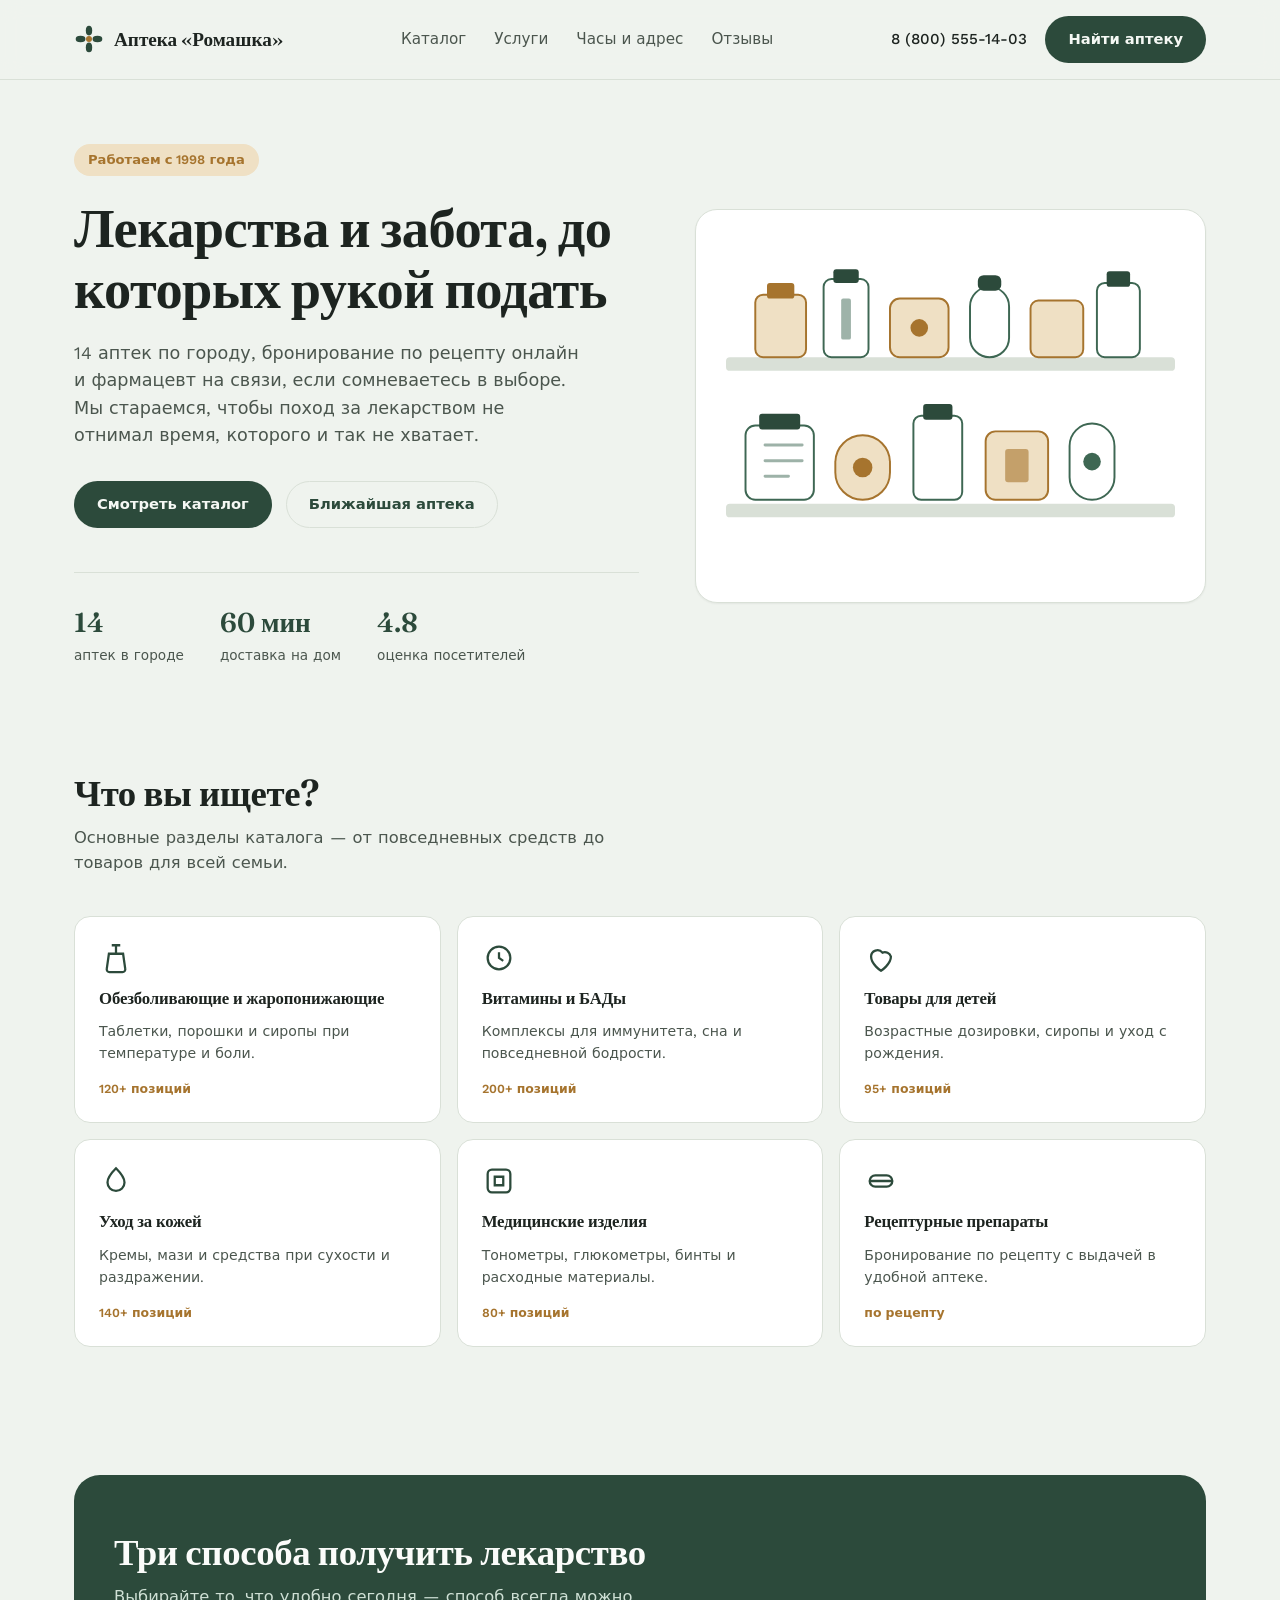
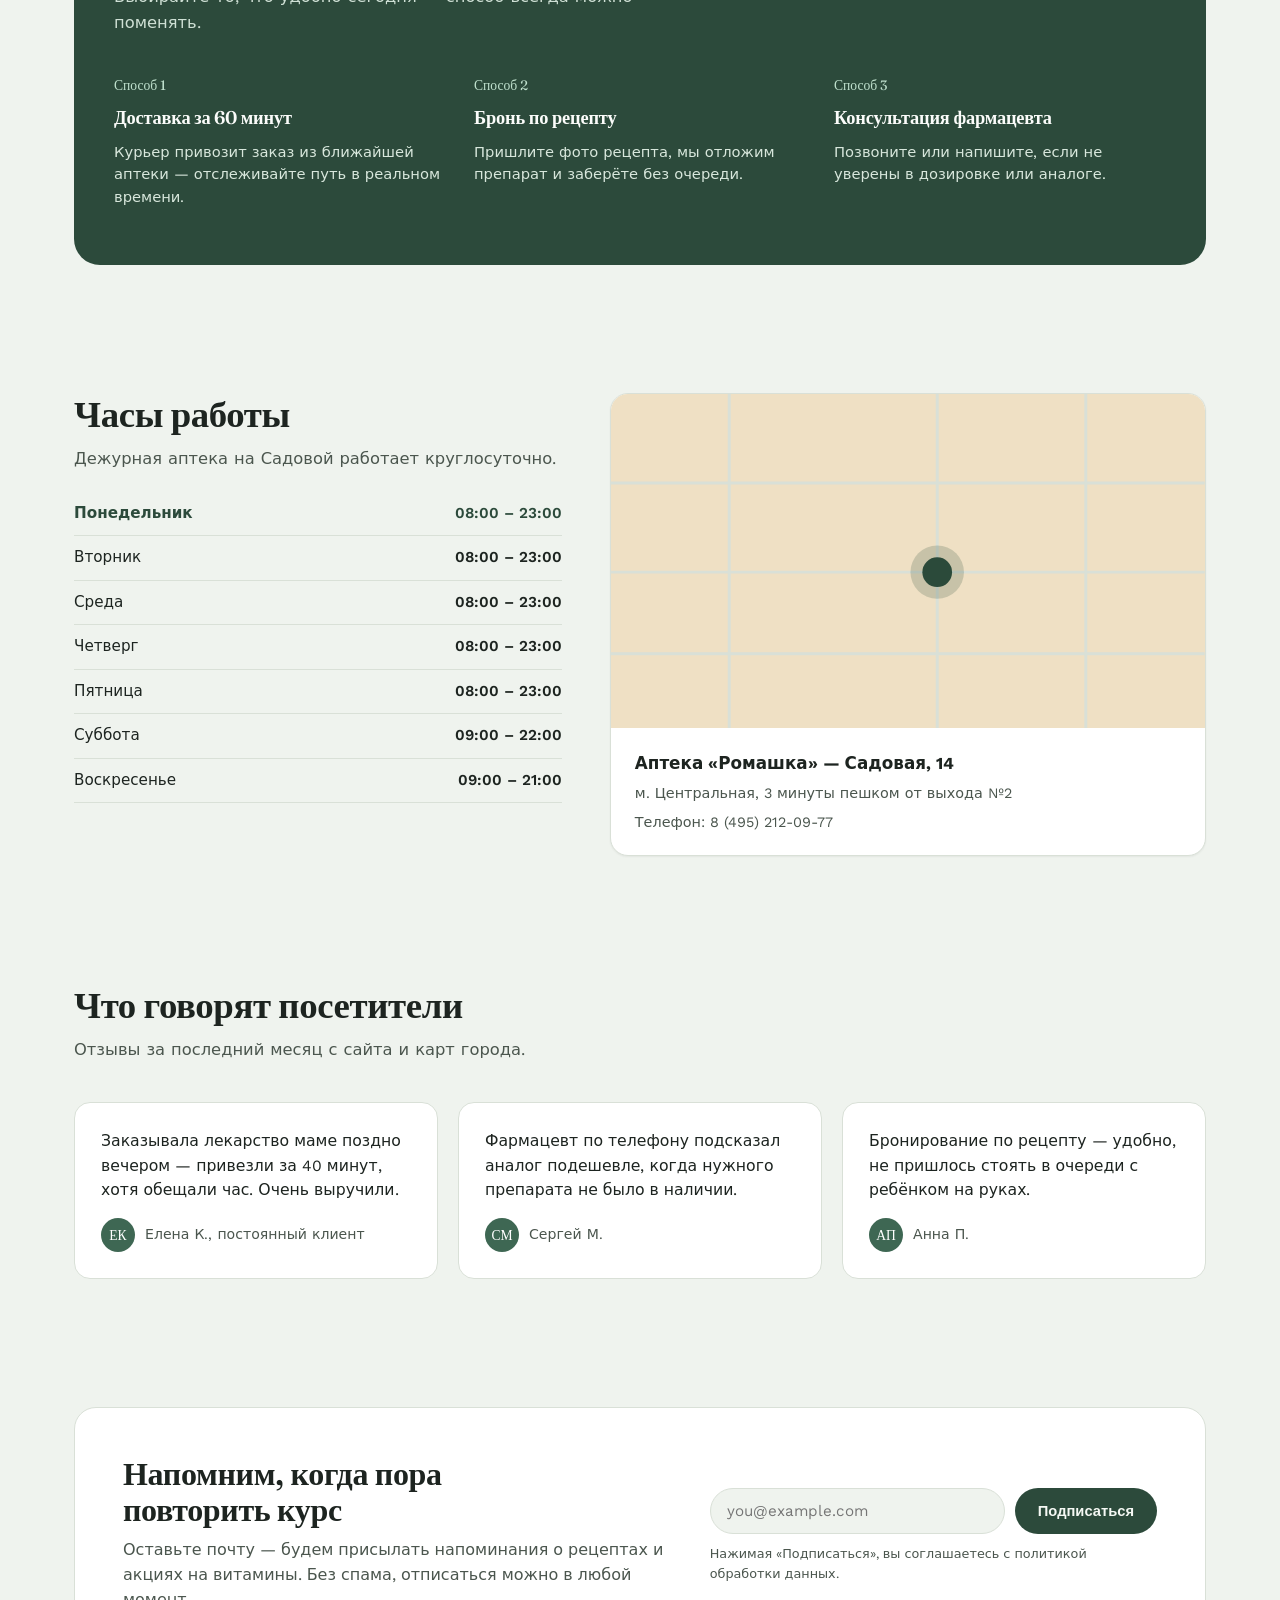
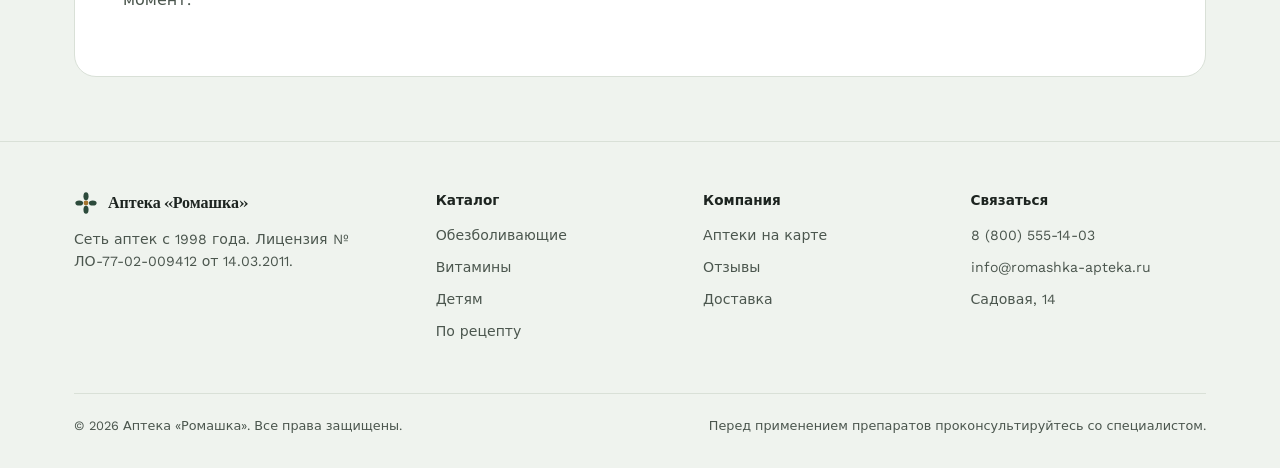
==== commit a4181515: "01_24.09" ====
--- a/index.html
+++ b/index.html
@@ -70,7 +70,7 @@
           <img src="img/icon-vitamins.svg" alt="">
           <h3>Витамины и БАДы</h3>
           <p>Комплексы для иммунитета, сна и повседневной бодрости.</p>
-          <span class="cat-count">210+ позиций</span>
+          <span class="cat-count">200+ позиций</span>
         </div>
         <div class="cat-card">
           <img src="img/icon-kids.svg" alt="">
--- a/css/styles.css
+++ b/css/styles.css
@@ -20,9 +20,9 @@
     --ink: #EAEFE8;
     --ink-soft: #AAB6A9;
     --line: #2B342A;
-    --green-deep: #7CAF93;
-    --green-mid: #5C8E71;
-    --amber: #D8AE5E;
+    --green-deep: #97d8b4;
+    --green-mid: #436e55;
+    --amber: #daa94e;
     --amber-soft: #2A2618;
     --card-shadow: 0 1px 2px rgba(0,0,0,0.3);
   }
